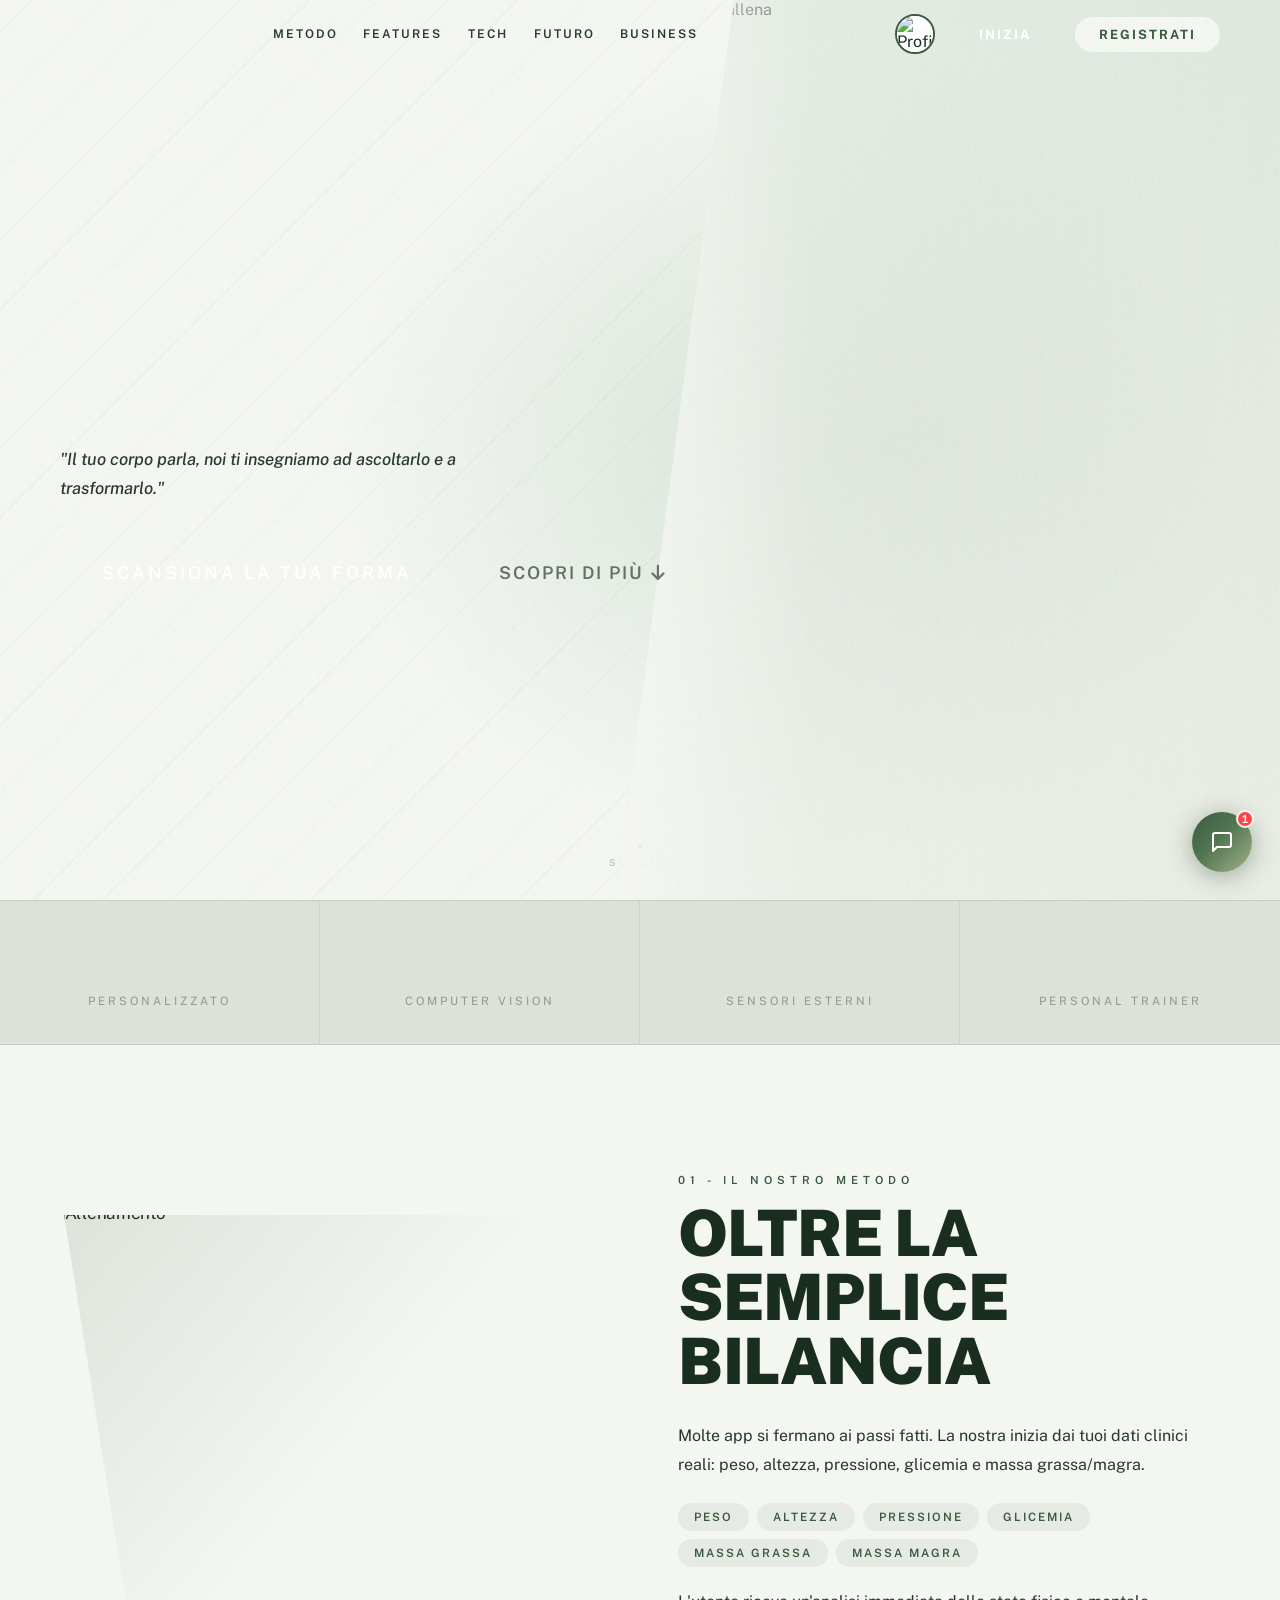
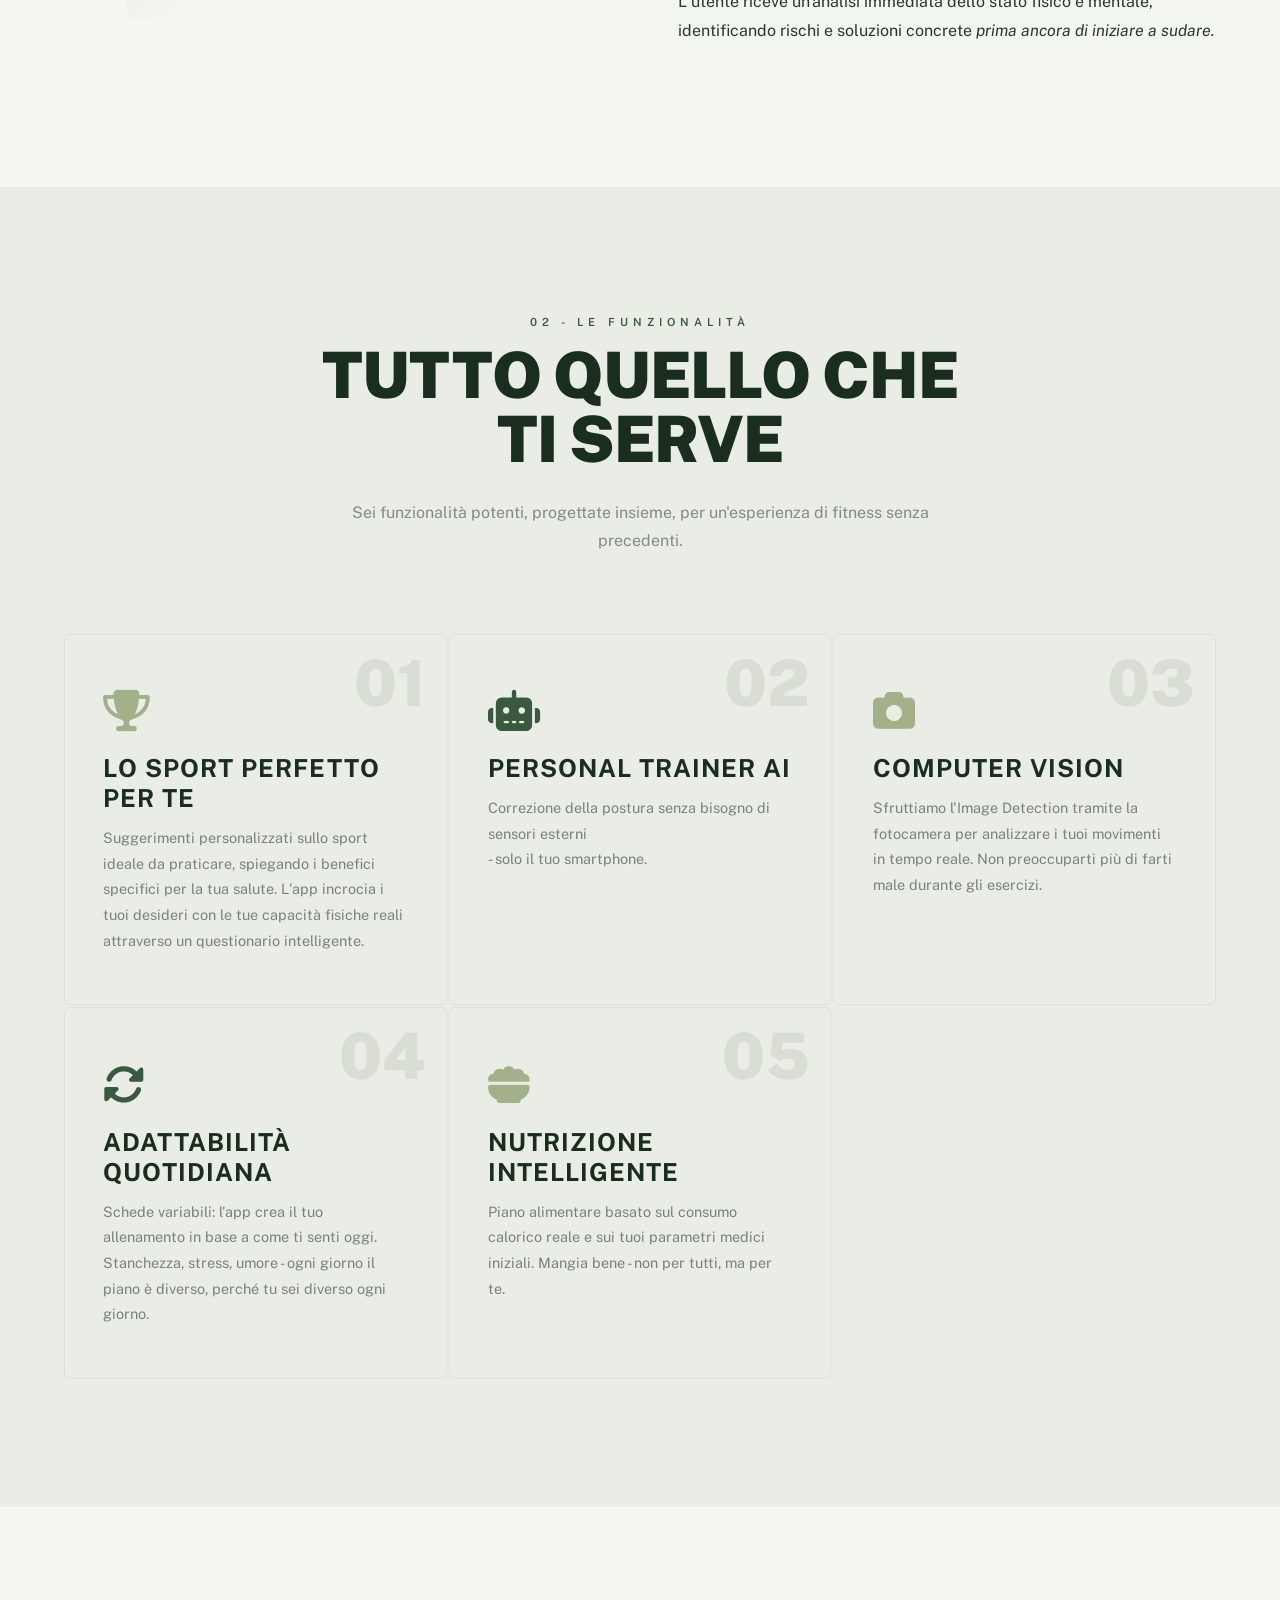
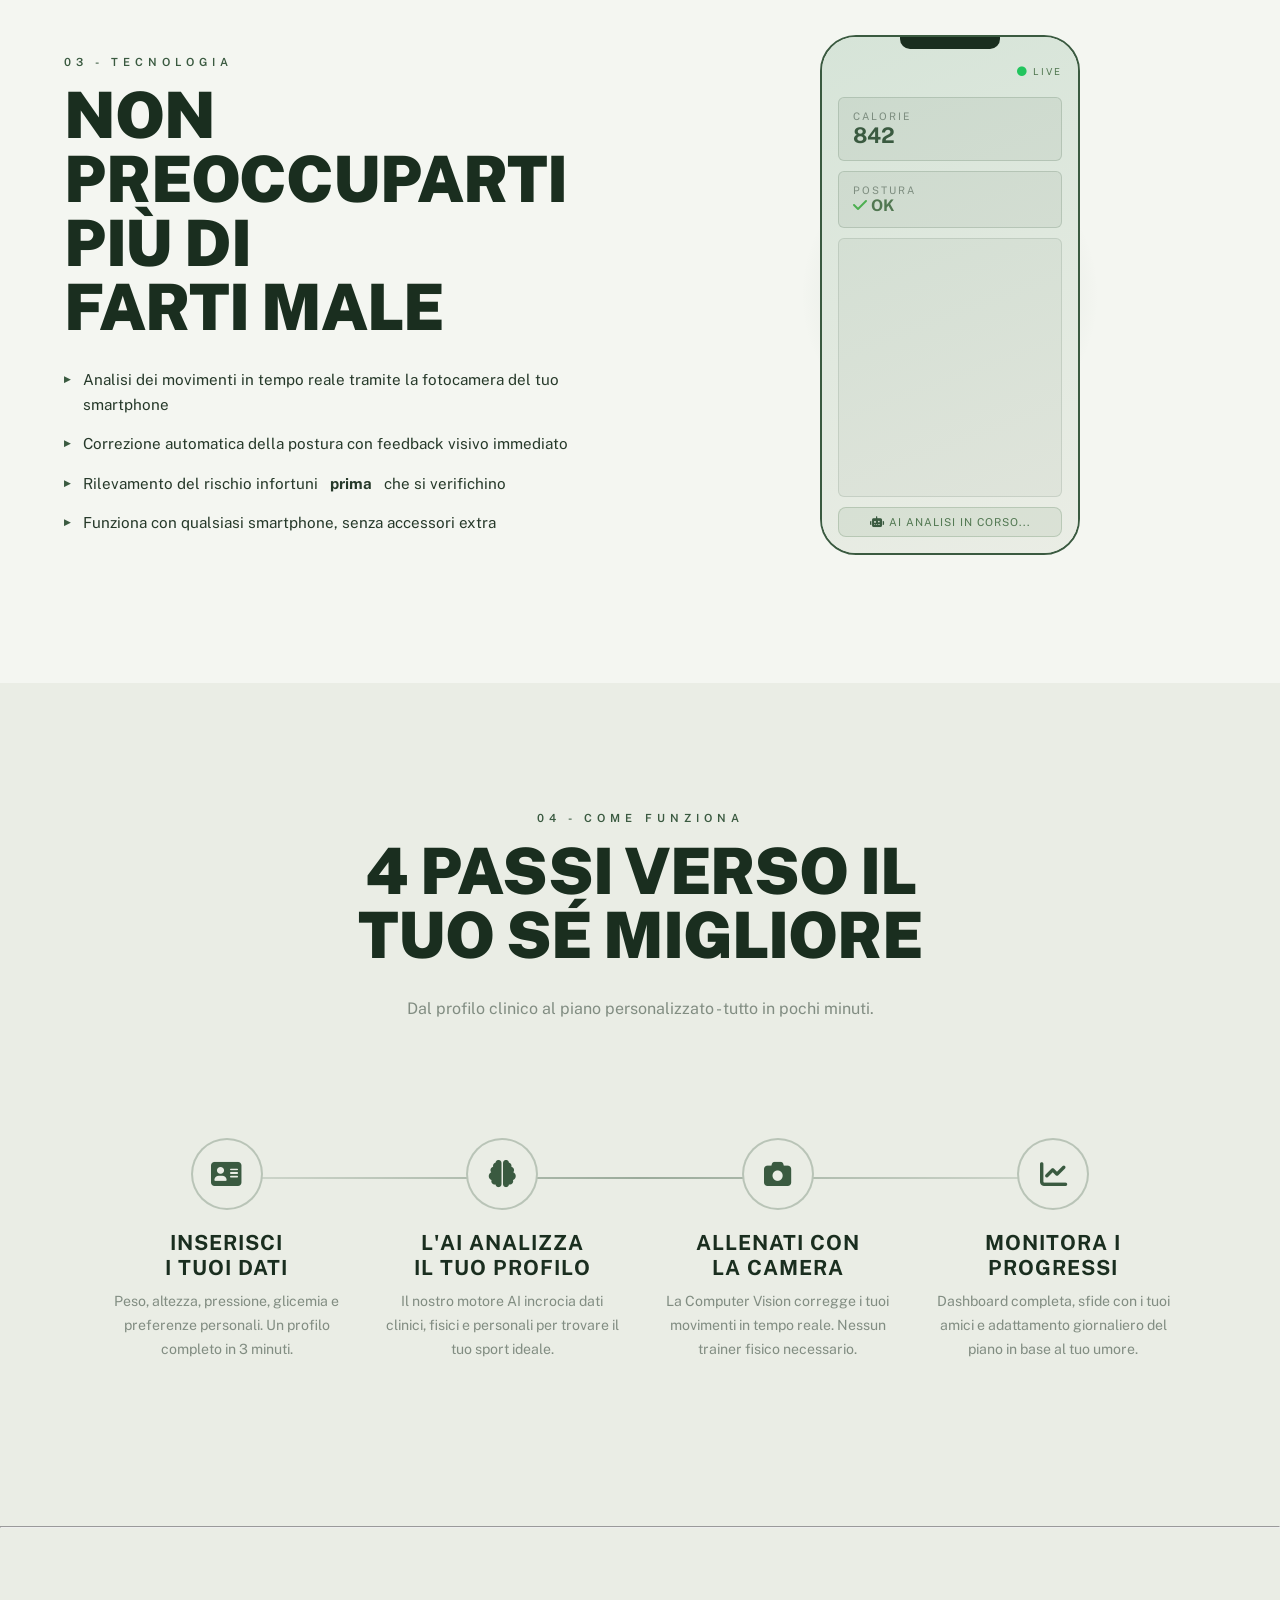
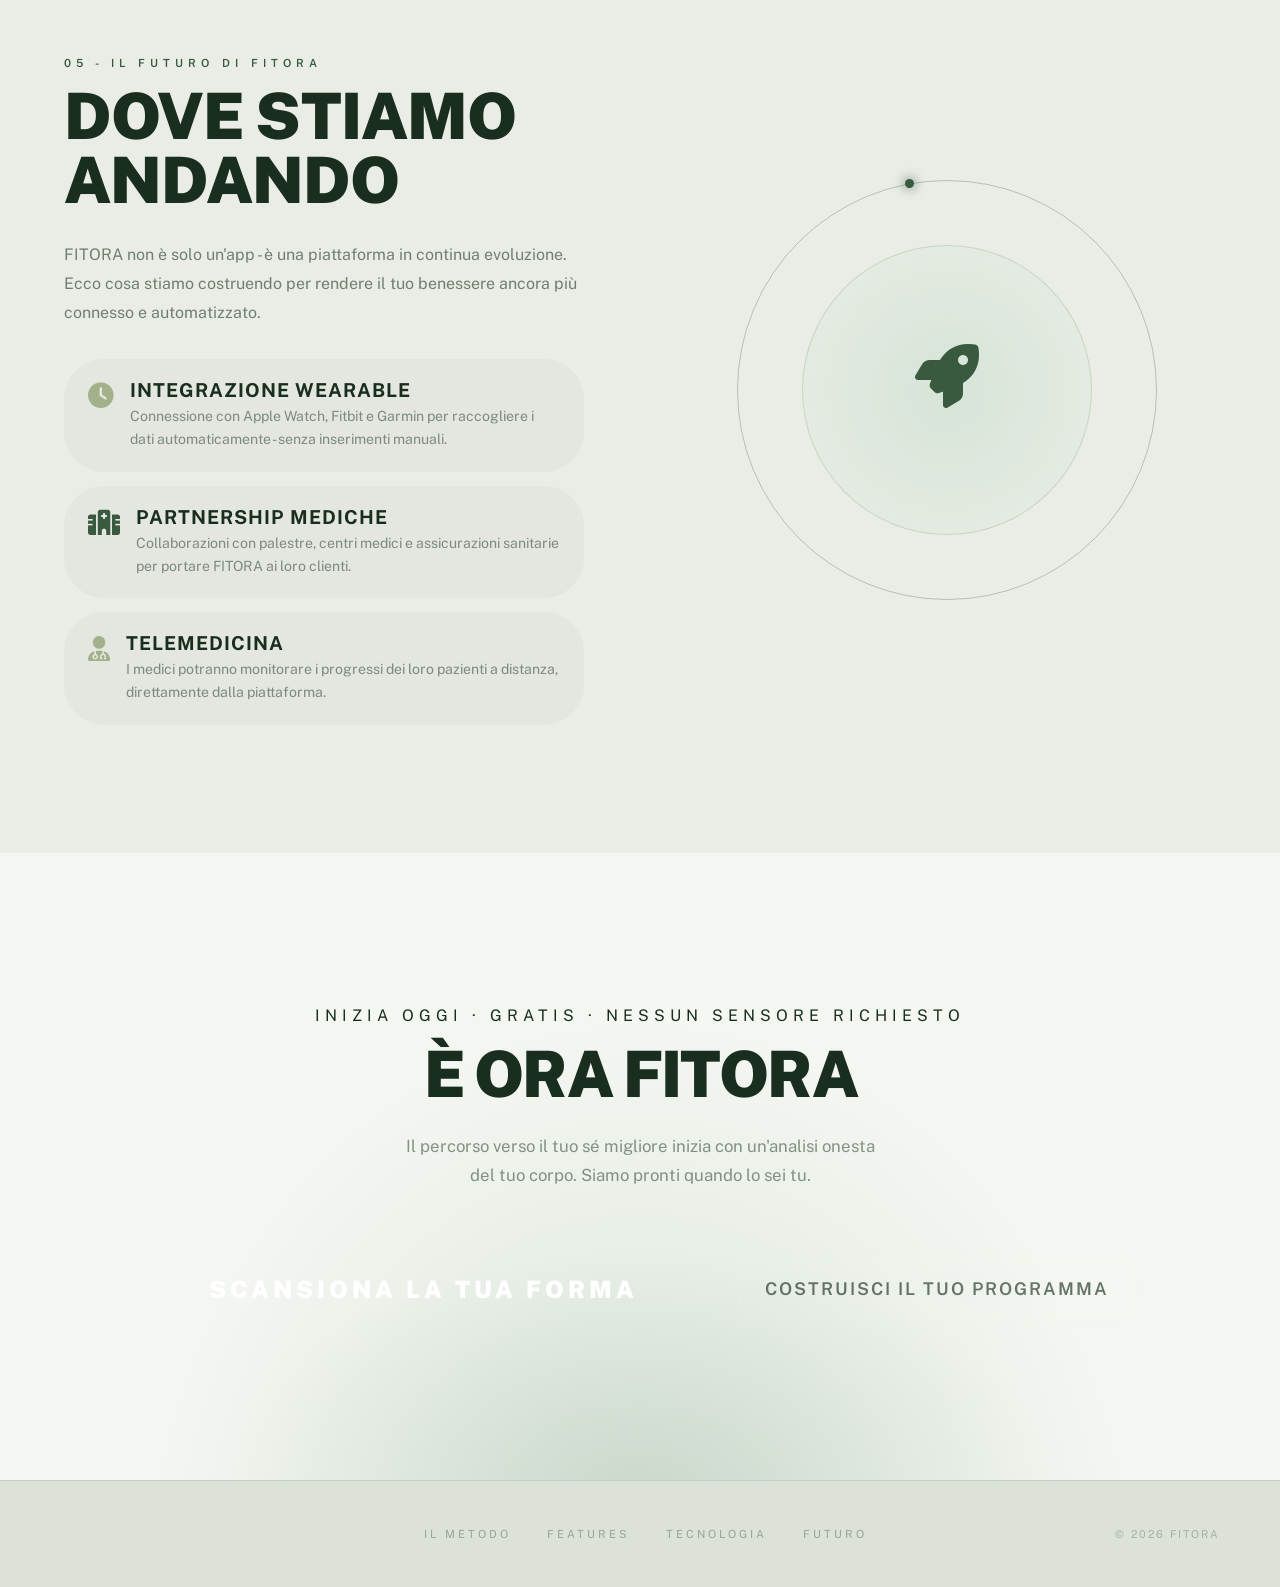
==== index.html @ f948be52 "." ====
<!DOCTYPE html>
<html lang="it">

<head>
  <meta charset="UTF-8">
  <meta name="viewport" content="width=device-width, initial-scale=1.0">
  <title>FITORA – Il Tuo Corpo Parla</title>
  <link rel="stylesheet" href="https://cdnjs.cloudflare.com/ajax/libs/font-awesome/6.5.2/css/all.min.css">
  <link rel="stylesheet" href="style.css">
</head>

<body>

  <!-- ====================== NEW NAV ====================== -->
  <header class="main-header" id="mainHeader">
    <div class="nav-container">
      <a href="#hero" class="nav-logo grad-text">FITORA</a>

      <nav class="nav-menu" style="padding-right: 100px;">
        <a href="#beyond">Metodo</a>
        <a href="#features">Features</a>
        <a href="#vision">Tech</a>
        <a href="#future">Futuro</a>
        <a href="business.html">Business</a>
      </nav>

      <div class="nav-actions">
        <div class="nav-profile-btn" id="profileTrigger">
          <img
            src="https://img.freepik.com/free-photo/3d-cartoon-portrait-person-practicing-law-related-profession_23-2151419548.jpg?semt=ais_hybrid&w=740&q=80"
            alt="Profilo" id="navAvatar" style="background-color: white; border: none !important;">
        </div>
        <a href="check-in.html" class="nav-cta-btn">
          Inizia</a>
        <a href="register.html" class="nd">Registrati</a>
      </div>

      <button class="nav-toggle" id="navToggle" aria-label="Toggle Navigation">
        <span></span><span></span><span></span>
      </button>
    </div>
  </header>

  <div class="mobile-overlay" id="mobileOverlay">
    <nav class="mobile-links">
      <div class="mobile-profile-section" id="mobileProfileTrigger">
        <img src="https://ui-avatars.com/api/?name=User&background=00d4d4&color=000" alt="Avatar">
        <span class="grad-text">Il Tuo Profilo</span>
        <p>Visualizza e modifica dati</p>
      </div>
      <a href="#beyond">Metodo</a>
      <a href="#features">Features</a>
      <a href="#vision">Tech</a>
      <a href="#community">Community</a>
      <a href="business.html">Business</a>
      <a href="check-in.html" class="grad-text">Dashboard+</a>
    </nav>
  </div>

  <!-- ====================== PROFILE MODAL ====================== -->
  <div class="profile-modal" id="profileModal">
    <div class="profile-content">
      <button class="close-modal" id="closeProfile">×</button>
      <h3 class="grad-text">Il Tuo Profilo</h3>
      <div class="profile-avatar-edit">
        <img
          src="https://img.freepik.com/free-photo/3d-cartoon-portrait-person-practicing-law-related-profession_23-2151419548.jpg?semt=ais_hybrid&w=740&q=80"
          alt="Avatar" style="background-color: white;">
        <button class="edit-avatar-btn">Cambia Foto</button>
      </div>
      <div class="profile-data-grid">
        <div class="data-item"><label>Peso (kg)</label><input type="number" value="75" id="userWeight"></div>
        <div class="data-item"><label>Altezza (cm)</label><input type="number" value="180"></div>
        <div class="data-item"><label>Età</label><input type="number" value="28"></div>
      </div>
      <button class="nav-cta-btn" style="width: 100%; margin-top: 20px;" onclick="alert('Dati salvati!')">Salva
        Modifiche</button>
    </div>
  </div>

  <!-- ====================== HERO ====================== -->
  <section id="hero">
    <div class="hero-lines"></div>
    <div class="hero-panel"></div>

    <div class="hero-visual">
      <img src="https://images.unsplash.com/photo-1517836357463-d25dfeac3438?w=1000&q=85" alt="Atleta che si allena">
      <div class="hero-visual-overlay"></div>
    </div>

    <div class="hero-content">
      <h1 class="hero-logo grad-text">FITORA</h1>
      <p class="hero-quote">
        "Il tuo corpo parla, noi ti insegniamo ad ascoltarlo e a trasformarlo."
      </p>
      <div class="hero-btns">
        <a href="https://alecode25.github.io/skeleton" target="_blank" class="btn-cta">Scansiona La Tua Forma</a>
        <a href="#beyond" class="btn-ghost">Scopri di più <i class="fa-solid fa-arrow-down"></i></a>
      </div>
    </div>

    <div class="scroll-hint">
      <div class="dot"></div>
      <span>Scroll</span>
    </div>
  </section>

  <!-- ====================== STATS ====================== -->
  <div class="stats-bar">
    <div class="stat-item">
      <div class="stat-num grad-text">100%</div>
      <div class="stat-label">Personalizzato</div>
    </div>
    <div class="stat-item">
      <div class="stat-num grad-text">AI</div>
      <div class="stat-label">Computer Vision</div>
    </div>
    <div class="stat-item">
      <div class="stat-num grad-text">0</div>
      <div class="stat-label">Sensori Esterni</div>
    </div>
    <div class="stat-item">
      <div class="stat-num grad-text">24/7</div>
      <div class="stat-label">Personal Trainer</div>
    </div>
  </div>

  <!-- ====================== BEYOND BILANCIA ====================== -->
  <section id="beyond" class="section">
    <div class="beyond-visual reveal">
      <img src="https://images.unsplash.com/photo-1571019614242-c5c5dee9f50b?w=900&q=80" alt="Allenamento">
      <div class="beyond-slash"></div>
    </div>
    <div class="beyond-text reveal">
      <span class="section-tag"> 01 - Il Nostro Metodo</span>
      <h2 class="section-title">Oltre la<br>Semplice<br>Bilancia</h2>
      <p class="beyond-desc">
        Molte app si fermano ai passi fatti. La nostra inizia dai tuoi dati clinici reali: peso, altezza, pressione,
        glicemia e massa grassa/magra.
      </p>
      <div class="data-pills">
        <span class="pill">Peso</span>
        <span class="pill">Altezza</span>
        <span class="pill">Pressione</span>
        <span class="pill">Glicemia</span>
        <span class="pill">Massa Grassa</span>
        <span class="pill">Massa Magra</span>
      </div>
      <p class="beyond-desc">
        L'utente riceve un'analisi immediata dello stato fisico e mentale, identificando rischi e soluzioni concrete
        <em>prima ancora di iniziare a sudare.</em>
      </p>
    </div>
  </section>

  <!-- ====================== FEATURES ====================== -->
  <section id="features" class="section">
    <div class="features-head reveal">
      <span class="section-tag"> 02 - Le Funzionalità</span>
      <h2 class="section-title">Tutto quello che ti serve</h2>
      <p>Sei funzionalità potenti, progettate insieme, per un'esperienza di fitness senza precedenti.</p>
    </div>

    <div class="features-grid">
      <div class="feat-card">
        <div class="feat-num">01</div>
        <div class="feat-icon"><i class="fa-solid fa-trophy" style="color:#a3b18a;"></i></div>
        <h3 class="feat-title">Lo Sport Perfetto per Te</h3>
        <p class="feat-desc">Suggerimenti personalizzati sullo sport ideale da praticare, spiegando i benefici specifici
          per la tua salute. L'app incrocia i tuoi desideri con le tue capacità fisiche reali attraverso un questionario
          intelligente.</p>
      </div>
      <div class="feat-card">
        <div class="feat-num">02</div>
        <div class="feat-icon"><i class="fa-solid fa-robot" style="color:#3a5a40;"></i></div>
        <h3 class="feat-title">Personal Trainer AI</h3>
        <p class="feat-desc">Correzione della postura senza bisogno di sensori esterni <br>- solo il tuo smartphone.</p>
      </div>
      <div class="feat-card">
        <div class="feat-num">03</div>
        <div class="feat-icon"><i class="fa-solid fa-camera" style="color:#a3b18a;"></i></div>
        <h3 class="feat-title">Computer Vision</h3>
        <p class="feat-desc">Sfruttiamo l'Image Detection tramite la fotocamera per analizzare i tuoi movimenti in tempo
          reale. Non preoccuparti più di farti male durante gli esercizi.</p>
      </div>
      <div class="feat-card">
        <div class="feat-num">04</div>
        <div class="feat-icon"><i class="fa-solid fa-rotate" style="color:#3a5a40;"></i></div>
        <h3 class="feat-title">Adattabilità Quotidiana</h3>
        <p class="feat-desc">Schede variabili: l'app crea il tuo allenamento in base a come ti senti oggi. Stanchezza,
          stress, umore - ogni giorno il piano è diverso, perché tu sei diverso ogni giorno.</p>
      </div>
      <div class="feat-card">
        <div class="feat-num">05</div>
        <div class="feat-icon"><i class="fa-solid fa-bowl-food" style="color:#a3b18a;"></i></div>
        <h3 class="feat-title">Nutrizione Intelligente</h3>
        <p class="feat-desc">Piano alimentare basato sul consumo calorico reale e sui tuoi parametri medici iniziali.
          Mangia bene - non per tutti, ma per te.</p>
      </div>

    </div>
  </section>

  <!-- ====================== AI VISION ====================== -->
  <section id="vision" class="section">
    <div class="reveal">
      <span class="section-tag"> 03 - Tecnologia</span>
      <h2 class="section-title">Non<br>Preoccuparti<br>Più di<br>Farti Male</h2>
      <ul class="vision-list">
        <li>Analisi dei movimenti in tempo reale tramite la fotocamera del tuo smartphone</li>
        <li>Correzione automatica della postura con feedback visivo immediato</li>
        <li>Rilevamento del rischio infortuni<strong>prima</strong>che si verifichino</li>
        <li>Funziona con qualsiasi smartphone, senza accessori extra</li>
      </ul>
    </div>

    <div class="phone-wrap reveal">
      <div class="phone">
        <div class="phone-notch"></div>
        <div class="phone-screen">
          <div class="ph-header">
            <div class="ph-logo grad-text">FitOra</div>
            <div class="ph-live"><i class="fa-solid fa-circle" style="color:#22c55e;"></i> LIVE</div>
          </div>
          <div class="ph-metric">
            <div>
              <div class="ph-metric-label">Calorie</div>
              <div class="ph-metric-value">842</div>
            </div>
          </div>
          <div class="ph-metric">
            <div>
              <div class="ph-metric-label">Postura</div>
              <div class="ph-metric-value" style="color:var(--green);font-size:1rem"><i class="fa-solid fa-check"
                  style="color: #4caf50;"></i> OK</div>
            </div>
          </div>
          <div class="ph-chart">
            <div class="chart-bars">
              <div class="bar" style="height:38%;animation-delay:.1s"></div>
              <div class="bar" style="height:62%;animation-delay:.2s"></div>
              <div class="bar" style="height:48%;animation-delay:.3s"></div>
              <div class="bar" style="height:80%;animation-delay:.4s"></div>
              <div class="bar" style="height:70%;animation-delay:.5s"></div>
              <div class="bar" style="height:92%;animation-delay:.6s"></div>
              <div class="bar" style="height:74%;animation-delay:.7s"></div>
            </div>
          </div>
          <div class="ph-ai"><i class="fa-solid fa-robot" style="color:#3a5a40;"></i> AI ANALISI IN CORSO...</div>
        </div>
      </div>
    </div>
  </section>

  <!-- ====================== HOW IT WORKS ====================== -->
  <section id="how" class="section">
    <div class="how-head reveal">
      <span class="section-tag"> 04 - Come Funziona</span>
      <h2 class="section-title">4 Passi verso il Tuo Sé Migliore</h2>
      <p>Dal profilo clinico al piano personalizzato - tutto in pochi minuti.</p>
    </div>

    <div class="timeline">
      <div class="tl-step">
        <div class="tl-circle"><i class="fa-solid fa-address-card" style="color: #3a5a40;"></i></div>
        <h3 class="tl-title">Inserisci<br>i Tuoi Dati</h3>
        <p class="tl-desc">Peso, altezza, pressione, glicemia e preferenze personali. Un profilo completo in 3 minuti.
        </p>
      </div>
      <div class="tl-step">
        <div class="tl-circle"><i class="fa-solid fa-brain" style="color: #3a5a40;"></i></div>
        <h3 class="tl-title">L'AI Analizza<br>il Tuo Profilo</h3>
        <p class="tl-desc">Il nostro motore AI incrocia dati clinici, fisici e personali per trovare il tuo sport
          ideale.</p>
      </div>
      <div class="tl-step">
        <div class="tl-circle"><i class="fa-solid fa-camera" style="color: #3a5a40;"></i></div>
        <h3 class="tl-title">Allenati con<br>la Camera</h3>
        <p class="tl-desc">La Computer Vision corregge i tuoi movimenti in tempo reale. Nessun trainer fisico
          necessario.</p>
      </div>
      <div class="tl-step">
        <div class="tl-circle"><i class="fa-solid fa-chart-line" style="color: #3a5a40;"></i></div>
        <h3 class="tl-title">Monitora i<br>Progressi</h3>
        <p class="tl-desc">Dashboard completa, sfide con i tuoi amici e adattamento giornaliero del piano in base al tuo
          umore.</p>
      </div>
    </div>
  </section>



  <!-- ====================== FUTURO / WEARABLE ====================== -->
  <hr>
  <section id="future" class="section">
    <div class="future-text reveal">
      <span class="section-tag"> 05 - Il Futuro di FITORA</span>
      <h2 class="section-title">Dove Stiamo<br>Andando</h2>
      <p class="future-desc">
        FITORA non è solo un'app - è una piattaforma in continua evoluzione. Ecco cosa stiamo costruendo per rendere il
        tuo benessere ancora più connesso e automatizzato.
      </p>

      <div class="future-cards">
        <div class="future-card">
          <div class="future-card-icon"><i class="fa-solid fa-clock" style="color:#a3b18a;"></i></div>
          <div>
            <div class="future-card-title">Integrazione Wearable</div>
            <p class="future-card-desc">Connessione con Apple Watch, Fitbit e Garmin per raccogliere i dati
              automaticamente - senza inserimenti manuali.</p>
          </div>
        </div>
        <div class="future-card">
          <div class="future-card-icon"><i class="fa-solid fa-hospital" style="color:#3a5a40;"></i></div>
          <div>
            <div class="future-card-title">Partnership Mediche</div>
            <p class="future-card-desc">Collaborazioni con palestre, centri medici e assicurazioni sanitarie per portare
              FITORA ai loro clienti.</p>
          </div>
        </div>
        <div class="future-card">
          <div class="future-card-icon"><i class="fa-solid fa-user-doctor" style="color:#a3b18a;"></i></div>
          <div>
            <div class="future-card-title">Telemedicina</div>
            <p class="future-card-desc">I medici potranno monitorare i progressi dei loro pazienti a distanza,
              direttamente dalla piattaforma.</p>
          </div>
        </div>
      </div>
    </div>

    <div class="future-visual reveal">
      <div class="future-glow-ring">
        <div class="future-inner">
          <div class="future-inner-emoji"><i class="fa-solid fa-rocket" style="color:#3a5a40;"></i></div>
          <div class="future-inner-label grad-text">FITORA 2.0</div>
        </div>
      </div>
    </div>
  </section>

  <!-- ====================== CTA ====================== -->
  <section id="cta">
    <div class="reveal">
      <div class="cta-eyebrow">Inizia Oggi · Gratis · Nessun Sensore Richiesto</div>
      <h2 class="cta-title">
        È ORA FITORA
      </h2>
      <p class="cta-sub">
        Il percorso verso il tuo sé migliore inizia con un'analisi onesta del tuo corpo. Siamo pronti quando lo sei tu.
      </p>
      <div class="cta-btns">
        <a href="https://alecode25.github.io/skeleton" class="btn-cta-xl">Scansiona la tua forma</a>
        <a href="check-in.html" class="btn-ghost">Costruisci il tuo programma</a>
      </div>
    </div>

  </section>

  <!-- ====================== FOOTER ====================== -->
  <footer>
    <div class="footer-logo grad-text">FITORA</div>
    <nav class="footer-nav">
      <a href="#beyond">Il Metodo</a>
      <a href="#features">Features</a>
      <a href="#vision">Tecnologia</a>
      <a href="#future">Futuro</a>
    </nav>
    <div class="footer-copy">© 2026 Fitora</div>
  </footer>

  <script src="script.js"></script>
  <script src="chatbot.js"></script>
</body>

</html>
---- style.css ----
@import url('https://fonts.googleapis.com/css2?family=Public+Sans:ital,wght@0,100..900;1,100..900&family=Sansation:ital,wght@0,300;0,400;0,700;1,300;1,400;1,700&display=swap');

*,
*::before,
*::after {
  margin: 0;
  padding: 0;
  box-sizing: border-box;
}

button {
  cursor: pointer !important;
}

h1 {
  font-size: clamp(2.5rem, 5vw, 7.2rem) !important;
}

h2 {
  font-size: clamp(2.5rem, 5vw, 5.2rem) !important;
}

button:active {
  scale: 0.95;
}

html {
  scroll-behavior: smooth;
  font-size: 16px;
}

:root {
  --cyan: #3a5a40;
  /* hunter green,primary accent */
  --green: #517751;
  /* fern,secondary accent */
  --yellow: #a3b18a;
  /* dry sage,tertiary accent */
  --grad: linear-gradient(90deg, #3a5a40);
  --grad-text: linear-gradient(100deg, var(--white));
  --dark: #f4f6f1;
  /* main bg,warm off-white */
  --dark2: #eaede5;
  /* section alt bg */
  --dark3: #dde2d8;
  /* card/panel bg */
  --white: #1a2e1f;
  /* body text,deep pine */
  --nav-h: 68px;
}

body {
  background: var(--dark);
  color: var(--white);
  font-family: 'Public Sans', sans-serif;
  overflow-x: hidden;
  -webkit-font-smoothing: antialiased;
}

img {
  display: block;
  max-width: 100%;
}

a {
  text-decoration: none;
  color: inherit;
}

/* Noise overlay */
body::after {
  content: '';
  position: fixed;
  inset: 0;
  background-image: url("data:image/svg+xml,%3Csvg viewBox='0 0 256 256' xmlns='http://www.w3.org/2000/svg'%3E%3Cfilter id='n'%3E%3CfeTurbulence type='fractalNoise' baseFrequency='0.85' numOctaves='4' stitchTiles='stitch'/%3E%3C/filter%3E%3Crect width='100%25' height='100%25' filter='url(%23n)' opacity='0.035'/%3E%3C/svg%3E");
  pointer-events: none;
  z-index: 9999;
  opacity: 0.5;
}

/* =============================================
   HELPERS
============================================= */
.grad-text {
  background: var(--grad-text);
  -webkit-background-clip: text;
  -webkit-text-fill-color: transparent;
  background-clip: text;
}

.section-tag {
  display: block;
  font-size: 0.7rem;
  font-weight: 600;
  letter-spacing: 5px;
  text-transform: uppercase;
  color: var(--cyan);
  margin-bottom: 14px;
}

.reveal {
  opacity: 0;
  transform: translateY(36px);
  transition: opacity 0.85s cubic-bezier(0.22, 1, 0.36, 1),
    transform 0.85s cubic-bezier(0.22, 1, 0.36, 1);
}

.reveal.visible {
  opacity: 1;
  transform: none;
}

/* =============================================
   NEW MODERN NAVIGATION
============================================= */
.main-header {
  position: fixed;
  top: 0;
  left: 0;
  width: 100%;
  z-index: 2100;
  height: var(--nav-h);
  display: flex;
  align-items: center;
  padding: 0 clamp(20px, 5vw, 60px);
  background: transparent;
  transition: all 0.4s cubic-bezier(0.165, 0.84, 0.44, 1);
}

.main-header.scrolled {
  background: rgba(244, 246, 241, 0.92);
  backdrop-filter: blur(12px);
  -webkit-backdrop-filter: blur(12px);
  border-bottom: 1px solid rgba(58, 90, 64, 0.15);
  height: 60px;
}

.nav-container {
  display: flex;
  align-items: center;
  justify-content: space-between;
  width: 100%;
  max-width: 1400px;
  margin: 0 auto;
}

.nav-logo {
  font-family: 'Public Sans', sans-serif;
  font-weight: 900;
  font-size: 1.5rem;
  letter-spacing: 4px;
  text-transform: uppercase;
}

.nav-menu {
  display: flex;
  align-items: center;
  gap: clamp(15px, 2vw, 35px);
}

.nav-menu a {
  font-size: 0.75rem;
  font-weight: 600;
  letter-spacing: 2px;
  text-transform: uppercase;
  color: rgba(26, 46, 31, 0.95);
  transition: color 0.3s, transform 0.3s;
}

.nav-menu a:hover {
  color: var(--cyan);
  transform: translateY(-1px);
}

.nav-actions {
  display: flex;
  align-items: center;
  gap: 20px;
}

.nav-profile-btn {
  width: 40px;
  height: 40px;
  border-radius: 50%;
  border: 2px solid var(--cyan);
  overflow: hidden;
  cursor: pointer;
  transition: transform 0.2s;
}

.nav-profile-btn:hover {
  transform: scale(1.1);
}

.nav-profile-btn img {
  width: 100%;
  height: 100%;
  object-fit: cover;
}

/* Profile Modal */
.profile-modal {
  position: fixed;
  inset: 0;
  background: rgba(26, 46, 31, 0.6);
  backdrop-filter: blur(10px);
  z-index: 3000;
  display: none;
  align-items: center;
  justify-content: center;
  padding: 20px;
}

.profile-modal.active {
  display: flex;
}

.profile-content {
  background: var(--dark2);
  border: 1px solid rgba(58, 90, 64, 0.25);
  padding: 40px;
  width: 100%;
  max-width: 450px;
  border-radius: 40px;
  position: relative;
  animation: modalPop 0.4s cubic-bezier(0.175, 0.885, 0.32, 1.275);
}

@keyframes modalPop {
  from {
    opacity: 0;
    transform: scale(0.8);
  }

  to {
    opacity: 1;
    transform: scale(1);
  }
}

.close-modal {
  position: absolute;
  top: 15px;
  right: 20px;
  background: none;
  border: none;
  color: var(--white);
  font-size: 2rem;
  cursor: pointer;
  padding: 1px 15px;
  border-radius: 1000px;
}

.close-modal:hover {
  color: var(--cyan);
  background-color: rgba(128, 128, 128, 0.2);
}

.profile-avatar-edit {
  display: flex;
  flex-direction: column;
  align-items: center;
  gap: 10px;
  margin: 10px 0;
}

.profile-avatar-edit img {
  width: 80px;
  height: 80px;
  border-radius: 50%;
  border: 2px solid var(--cyan);
  object-fit: cover;
}

.edit-avatar-btn {
  display: block;
  margin: 0 auto;
  background: none;
  border: 1px solid var(--cyan);
  color: var(--cyan);
  font-size: 0.9rem;
  padding: 6px 14px;
  text-transform: uppercase;
  cursor: pointer;
  border-radius: 6px;
  transition: all 0.2s ease;
}

.edit-avatar-btn:hover {
  background: rgba(58, 90, 64, 0.08);
}

.profile-data-grid {
  display: grid;
  grid-template-columns: 1fr 1fr;
  gap: 15px;
}

.data-item {
  display: flex;
  flex-direction: column;
  gap: 5px;
}

.data-item label {
  font-size: 0.6rem;
  color: var(--cyan);
  text-transform: uppercase;
  letter-spacing: 1px;
}

.data-item input {
  background: var(--dark3);
  border: 1px solid rgba(26, 46, 31, 0.15);
  color: var(--white);
  padding: 8px;
  font-family: inherit;
}

/* Mobile Overlay Fix */
.mobile-overlay .mobile-links a.grad-text {
  border-top: 1px solid rgba(26, 46, 31, 0.12);
  padding-top: 20px;
}

/* Updated Nav CTA */
.nav-cta-btn {
  background: var(--grad);
  background-size: 250% 100%;
  color: #fff !important;
  font-family: 'Public Sans', sans-serif;
  font-weight: 700;
  font-size: 0.8rem;
  letter-spacing: 2px;
  text-transform: uppercase;
  padding: 10px 24px;
  border-radius: 40px;
  border: none;
  transition: transform 0.3s, box-shadow 0.3s;
  animation: liquidShift 5s ease infinite;
  position: relative;
  overflow: hidden;
}


.nd {
  background-color: #f4f6f1;
  color: #3a5a40;
  background-size: 250% 100%;
  font-family: 'Public Sans', sans-serif;
  font-weight: 700;
  font-size: 0.8rem;
  letter-spacing: 2px;
  text-transform: uppercase;
  padding: 10px 24px;
  border-radius: 40px;
  border: none;
  transition: 0.2s ease-in-out;
  animation: liquidShift 5s ease infinite;
  position: relative;
  overflow: hidden;
}

.nd:hover {
  background-color: #3a5a40;
  color: #f4f6f1;
}

.nav-cta-btn:hover {
  transform: scale(1.05);
}

/* --- ANIMAZIONE HAMBURGER TO X --- */
#navToggle {
  display: none;
  background: transparent;
  border: none;
  cursor: pointer;
  padding: 0;
  position: relative;
  z-index: 10001;
  width: 30px;
  height: 22px;
  flex-direction: column;
  justify-content: space-between;
}

#navToggle span {
  display: block;
  width: 100%;
  height: 3px;
  background-color: var(--white);
  border-radius: 3px;
  transition: all 0.4s cubic-bezier(0.68, -0.6, 0.32, 1.6);
  transform-origin: center;
}

#navToggle.active span:nth-child(1) {
  transform: translateY(9.5px) rotate(135deg);
}

#navToggle.active span:nth-child(2) {
  opacity: 0;
  transform: translateX(-20px);
}

#navToggle.active span:nth-child(3) {
  transform: translateY(-9.5px) rotate(-135deg);
}

#navToggle:hover span:nth-child(2) {
  width: 70%;
}

#navToggle.active:hover span:nth-child(2) {
  width: 100%;
}

/* Mobile Overlay */
.mobile-overlay {
  position: fixed;
  inset: 0;
  background: rgba(234, 237, 229, 0.98);
  z-index: 2050;
  display: flex;
  flex-direction: column;
  align-items: center;
  justify-content: center;
  opacity: 0;
  pointer-events: none;
  transition: opacity 0.4s;
  padding: 40px;
}

.mobile-overlay.active {
  opacity: 1;
  pointer-events: all;
}

.mobile-profile-section {
  display: flex;
  flex-direction: column;
  align-items: center;
  margin-bottom: 40px;
  cursor: pointer;
  opacity: 0;
  transform: translateY(20px);
  transition: all 0.4s 0.1s;
}

.mobile-overlay.active .mobile-profile-section {
  opacity: 1;
  transform: translateY(0);
}

.mobile-profile-section img {
  width: 90px;
  height: 90px;
  border-radius: 50%;
  border: 3px solid var(--cyan);
  margin-bottom: 12px;
}

.mobile-profile-section span {
  font-family: 'Public Sans', sans-serif;
  font-weight: 900;
  font-size: 1.4rem;
  letter-spacing: 2px;
}

.mobile-profile-section p {
  font-size: 0.7rem;
  color: rgba(26, 46, 31, 0.45);
  text-transform: uppercase;
  letter-spacing: 1px;
}

.mobile-links {
  display: flex;
  flex-direction: column;
  gap: 30px;
  text-align: center;
  margin-bottom: 50px;
}

.mobile-links a {
  font-family: 'Public Sans', sans-serif;
  font-size: 2rem;
  font-weight: 900;
  letter-spacing: 4px;
  text-transform: uppercase;
  color: var(--white);
  opacity: 0;
  transform: translateY(20px);
  transition: all 0.4s;
}

.mobile-overlay.active .mobile-links a {
  opacity: 1;
  transform: translateY(0);
}

.mobile-overlay.active .mobile-links a:nth-child(1) {
  transition-delay: 0.2s;
}

.mobile-overlay.active .mobile-links a:nth-child(2) {
  transition-delay: 0.3s;
}

.mobile-overlay.active .mobile-links a:nth-child(3) {
  transition-delay: 0.4s;
}

.mobile-overlay.active .mobile-links a:nth-child(4) {
  transition-delay: 0.5s;
}

.mobile-overlay.active .mobile-links a:nth-child(5) {
  transition-delay: 0.6s;
}

@media (max-width: 960px) {

  .nav-menu,
  .nav-actions {
    display: none;
  }

  .nav-toggle {
    display: block;
  }

  #navToggle {
    display: flex;
  }
}

/* =============================================
   HERO
============================================= */
#hero {
  position: relative;
  min-height: 100svh;
  display: flex;
  align-items: center;
  overflow: hidden;
  background: radial-gradient(ellipse 70% 80% at 65% 50%, #d6e4d8 0%, #f4f6f1 55%);
  padding-top: var(--nav-h);
}

.hero-lines {
  position: absolute;
  inset: 0;
  background: repeating-linear-gradient(-45deg, transparent, transparent 48px,
      rgba(58, 90, 64, 0.04) 48px, rgba(58, 90, 64, 0.04) 49px);
}

.hero-panel {
  position: absolute;
  top: 0;
  right: 0;
  width: 52%;
  height: 100%;
  clip-path: polygon(18% 0, 100% 0, 100% 100%, 0 100%);
  background: linear-gradient(140deg, #d6e4d8 0%, #eaede5 100%);
}

.hero-panel::after {
  content: '';
  position: absolute;
  inset: 0;
  background: radial-gradient(ellipse at 40% 50%, rgba(58, 90, 64, 0.07) 0%, transparent 65%);
}

.hero-visual {
  position: absolute;
  top: 0;
  right: 0;
  width: 52%;
  height: 100%;
  clip-path: polygon(18% 0, 100% 0, 100% 100%, 0 100%);
  z-index: 1;
}

.hero-visual img {
  width: 100%;
  height: 100%;
  object-fit: cover;
  object-position: center top;
  filter: grayscale(15%) brightness(0.85);
}

.hero-visual-overlay {
  position: absolute;
  inset: 0;
  background: linear-gradient(to right,
      #f4f6f1 0%,
      rgba(244, 246, 241, 0.4) 30%,
      rgba(234, 237, 229, 0.1) 100%);
}

.hero-content {
  position: relative;
  z-index: 10;
  padding: clamp(40px, 6vw, 80px) clamp(20px, 5vw, 60px);
  animation: heroIn 1s cubic-bezier(0.22, 1, 0.36, 1) 0.1s both;
}

@keyframes heroIn {
  from {
    opacity: 0;
    transform: translateY(30px);
  }

  to {
    opacity: 1;
    transform: none;
  }
}

.hero-badge {
  display: inline-block;
  font-size: 0.7rem;
  font-weight: 600;
  letter-spacing: 4px;
  text-transform: uppercase;
  color: var(--cyan);
  padding: 6px 14px;
  margin-bottom: 22px;
}

.hero-logo {
  font-family: 'Public Sans', sans-serif;
  font-weight: 900;
  font-size: clamp(4.5rem, 13vw, 7.5rem);
  line-height: 0.88;
  letter-spacing: -3px;
  text-transform: uppercase;
  margin-bottom: 22px;
}

.hero-quote {
  font-size: clamp(0.9rem, 2vw, 1.05rem);
  line-height: 1.7;
  color: rgba(26, 46, 31, 0.95);
  font-style: italic;
  max-width: 460px;
  margin-bottom: 42px;
  font-weight: 500;
}

.hero-btns {
  display: flex;
  gap: 10px;
  flex-wrap: wrap;
  align-items: center;
}

.btn-cta {
  display: inline-block;
  background: var(--grad);
  background-size: 250% 100%;
  color: #fff;
  font-family: 'Public Sans', sans-serif;
  font-weight: 600;
  font-size: clamp(0.95rem, 2.5vw, 1.1rem);
  letter-spacing: 3px;
  text-transform: uppercase;
  padding: clamp(14px, 2.5vw, 18px) clamp(28px, 5vw, 42px);
  border-radius: 40px;
  transition: transform 0.2s, box-shadow 0.3s;
  position: relative;
  overflow: hidden;
  animation: liquidShift 5s ease infinite;
}

.btn-cta::before {
  content: '';
  position: absolute;
  inset: 0;
  background: rgba(255, 255, 255, 0.18);
  border-radius: inherit;
  transform: translateY(100%);
  transition: transform 0.5s cubic-bezier(0.23, 1, 0.32, 1);
}

.btn-cta:hover::before {
  transform: translateY(0);
}

.btn-cta:hover {
  transform: scale(1.03);
}

.btn-ghost {
  font-family: 'Public Sans', sans-serif;
  display: flex;
  align-items: center;
  gap: 7px;
  font-size: clamp(0.95rem, 2.5vw, 1.1rem);
  font-weight: 600;
  letter-spacing: 2px;
  text-transform: uppercase;
  color: rgba(26, 46, 31, 0.65);
  border-radius: 40px;
  padding: 11px 20px;
  backdrop-filter: blur(8px);
  -webkit-backdrop-filter: blur(8px);
  transition: all 0.3s ease;
  padding: clamp(14px, 2.5vw, 18px) clamp(28px, 5vw, 35px);
}

.btn-ghost:hover {
  color: var(--cyan);
  border-color: rgba(58, 90, 64, 0.45);
  background: rgba(58, 90, 64, 0.07);
}

/* Hero scroll indicator */
.scroll-hint {
  position: absolute;
  bottom: 32px;
  left: 50%;
  transform: translateX(-50%);
  display: flex;
  flex-direction: column;
  align-items: center;
  gap: 8px;
  font-size: 0.6rem;
  letter-spacing: 4px;
  text-transform: uppercase;
  color: rgba(26, 46, 31, 0.3);
  animation: fadeInUp 1s 1.5s both;
}

.scroll-hint .dot {
  width: 4px;
  height: 4px;
  background: var(--cyan);
  border-radius: 50%;
  animation: bounce 1.6s ease-in-out infinite;
}

@keyframes bounce {

  0%,
  100% {
    transform: translateY(0)
  }

  50% {
    transform: translateY(8px)
  }
}

@keyframes fadeInUp {
  from {
    opacity: 0;
    transform: translateX(-50%) translateY(10px)
  }

  to {
    opacity: 1;
    transform: translateX(-50%) translateY(0)
  }
}

@keyframes liquidShift {

  0%,
  100% {
    background-position: 0% 50%;
  }

  50% {
    background-position: 100% 50%;
  }
}

/* =============================================
   STATS BAR
============================================= */
.stats-bar {
  display: grid;
  grid-template-columns: repeat(4, 1fr);
  background: var(--dark3);
  border-top: 1px solid rgba(58, 90, 64, 0.15);
  border-bottom: 1px solid rgba(58, 90, 64, 0.15);
}

.stat-item {
  padding: clamp(20px, 4vw, 36px) clamp(12px, 2vw, 20px);
  text-align: center;
  border-right: 1px solid rgba(26, 46, 31, 0.08);
  opacity: 0;
  transform: translateY(16px);
  transition: opacity 0.6s, transform 0.6s;
}

.stat-item:last-child {
  border-right: none;
}

.stat-item.visible {
  opacity: 1;
  transform: none;
}

.stat-item:nth-child(2) {
  transition-delay: 0.1s;
}

.stat-item:nth-child(3) {
  transition-delay: 0.2s;
}

.stat-item:nth-child(4) {
  transition-delay: 0.3s;
}

.stat-num {
  font-family: 'Public Sans', sans-serif;
  font-weight: 900;
  font-size: clamp(1.8rem, 4vw, 2.8rem);
}

.stat-label {
  font-size: clamp(0.6rem, 1.2vw, 0.72rem);
  letter-spacing: 3px;
  text-transform: uppercase;
  color: rgba(26, 46, 31, 0.4);
  margin-top: 4px;
}

/* =============================================
   SECTION BASE
============================================= */
.section {
  padding: clamp(70px, 10vw, 130px) clamp(20px, 5vw, 70px);
}

.section-title {
  font-family: 'Public Sans', sans-serif;
  font-weight: 900;
  font-size: clamp(2.8rem, 7vw, 5.8rem);
  line-height: 1;
  letter-spacing: -1px;
  text-transform: uppercase;
  margin-bottom: 28px;
}

/* =============================================
   BEYOND BILANCIA
============================================= */
#beyond {
  background: var(--dark);
  display: grid;
  grid-template-columns: 1fr 1fr;
  gap: clamp(40px, 6vw, 90px);
  align-items: center;
}

.beyond-visual {
  position: relative;
  border-radius: 0;
  overflow: hidden;
  aspect-ratio: 4/3;
  clip-path: polygon(0 0, 88% 0, 100% 100%, 12% 100%);
}

.beyond-visual img {
  width: 100%;
  height: 100%;
  object-fit: cover;
  filter: brightness(0.85) grayscale(15%);
  transform: scale(1.06);
  transition: transform 7s ease;
}

.beyond-visual:hover img {
  transform: scale(1);
}

.beyond-visual::after {
  content: '';
  position: absolute;
  inset: 0;
  background: linear-gradient(130deg, rgba(58, 90, 64, 0.12) 0%, transparent 55%);
}

.beyond-slash {
  position: absolute;
  right: -3px;
  top: 50%;
  transform: translateY(-50%);
  width: 5px;
  height: 100px;
  background: var(--grad);
}

.beyond-text {
  max-width: 540px;
}

.data-pills {
  display: flex;
  flex-wrap: wrap;
  gap: 8px;
  margin: 24px 0 20px;
}

.pill {
  background: rgba(58, 90, 64, 0.07);
  color: var(--cyan);
  font-size: 0.72rem;
  font-weight: 600;
  letter-spacing: 2px;
  text-transform: uppercase;
  padding: 7px 16px;
  border-radius: 20px;
  backdrop-filter: blur(4px);
  -webkit-backdrop-filter: blur(4px);
  transition: all 0.25s ease;
}

.beyond-desc {
  font-size: clamp(0.88rem, 1.5vw, 1rem);
  line-height: 1.82;
  color: rgba(26, 46, 31, 0.95);
  margin-bottom: 14px;
}

/* =============================================
   FEATURES GRID
============================================= */
#features {
  background: var(--dark2);
}

.features-head {
  text-align: center;
  max-width: 640px;
  margin: 0 auto clamp(44px, 7vw, 80px);
}

.features-head p {
  font-size: clamp(0.88rem, 1.5vw, 1rem);
  color: rgba(26, 46, 31, 0.5);
  line-height: 1.7;
  margin-top: 14px;
}

.features-grid {
  display: grid;
  grid-template-columns: repeat(3, 1fr);
  gap: 2px;
}

.feat-card {
  background: var(--dark2);
  padding: clamp(32px, 4vw, 52px) clamp(24px, 3vw, 42px);
  position: relative;
  overflow: hidden;
  opacity: 0;
  transform: translateY(28px);
  transition: opacity 0.7s, transform 0.7s;
  cursor: default;
  border: 1px solid var(--dark3);
  border-radius: 6px;
}

.feat-card.visible {
  opacity: 1;
  transform: none;
}

.feat-card::before {
  content: '';
  position: absolute;
  bottom: 0;
  left: 0;
  right: 0;
  height: 3px;
  background: var(--grad);
  transform: scaleX(0);
  transform-origin: left;
  transition: transform 0.4s;
}

.feat-card:hover::before {
  transform: scaleX(1);
}

.feat-card::after {
  content: '';
  position: absolute;
  inset: 0;
  background: radial-gradient(ellipse at 15% 85%, rgba(58, 90, 64, 0.06) 0%, transparent 55%);
  opacity: 0;
  transition: opacity 0.4s;
}

.feat-card:hover::after {
  opacity: 1;
}

.feat-num {
  position: absolute;
  top: 16px;
  right: 20px;
  font-family: 'Public Sans', sans-serif;
  font-weight: 900;
  font-size: clamp(3rem, 5vw, 5.5rem);
  color: rgba(26, 46, 31, 0.08);
  line-height: 1;
  user-select: none;
}

.feat-icon {
  font-size: clamp(2rem, 4vw, 2.6rem);
  margin-bottom: 18px;
}

.feat-title {
  font-family: 'Public Sans', sans-serif;
  font-weight: 700;
  font-size: clamp(1.2rem, 2.5vw, 1.55rem);
  text-transform: uppercase;
  letter-spacing: 1px;
  margin-bottom: 12px;
}

.feat-desc {
  font-size: clamp(0.82rem, 1.3vw, 0.9rem);
  line-height: 1.78;
  color: rgba(26, 46, 31, 0.55);
}

/* =============================================
   AI VISION
============================================= */
#vision {
  background: var(--dark);
  display: grid;
  grid-template-columns: 1fr 1fr;
  gap: clamp(40px, 7vw, 100px);
  align-items: center;
}

.vision-badge {
  display: inline-block;
  background: rgba(88, 129, 87, 0.1);
  border: 1px solid rgba(88, 129, 87, 0.35);
  color: var(--green);
  font-size: 0.72rem;
  font-weight: 700;
  letter-spacing: 3px;
  text-transform: uppercase;
  padding: 8px 16px;
  margin-bottom: 28px;
}

.vision-list {
  list-style: none;
  display: flex;
  flex-direction: column;
  gap: 14px;
  margin-top: 28px;
}

.vision-list li {
  display: flex;
  align-items: flex-start;
  gap: 12px;
  font-size: clamp(0.85rem, 1.4vw, 0.95rem);
  color: rgba(26, 46, 31, 0.95);
  line-height: 1.65;
}

.vision-list li::before {
  content: '▶';
  color: var(--cyan);
  font-size: 0.55rem;
  margin-top: 5px;
  flex-shrink: 0;
}

/* Phone mockup */
.phone-wrap {
  display: flex;
  justify-content: center;
  position: relative;
}

.phone-wrap::before {
  content: '';
  position: absolute;
  top: 50%;
  left: 50%;
  transform: translate(-50%, -50%);
  width: 300px;
  height: 300px;
  background: radial-gradient(ellipse, rgba(58, 90, 64, 0.2) 0%, transparent 70%);
  border-radius: 50%;
  animation: glowPulse 4s ease-in-out infinite;
}

@keyframes glowPulse {

  0%,
  100% {
    opacity: 0.5;
    transform: translate(-50%, -50%) scale(1);
  }

  50% {
    opacity: 1;
    transform: translate(-50%, -50%) scale(1.15);
  }
}

.phone {
  width: clamp(200px, 28vw, 260px);
  aspect-ratio: 1/2;
  background: #e8ede4;
  border: 2px solid rgba(58, 90, 64, 1);
  border-radius: 36px;
  overflow: hidden;
  position: relative;
  animation: phonePulse 4s ease-in-out infinite;
}

@keyframes phonePulse {

  0%,
  100% {
    box-shadow: 0 0 40px rgba(58, 90, 64, 0.1);
  }

  50% {
    box-shadow: 0 0 80px rgba(58, 90, 64, 0.22);
  }
}

.phone-notch {
  position: absolute;
  top: 0;
  left: 50%;
  transform: translateX(-50%);
  width: 100px;
  height: 12px;
  background: var(--white);
  border-radius: 0 0 10px 10px;
  z-index: 10;
}

.phone-screen {
  width: 100%;
  height: 100%;
  background: linear-gradient(160deg, #d6e4d8 0%, #eaede5 100%);
  display: flex;
  flex-direction: column;
  padding: clamp(18px, 3vw, 24px) clamp(12px, 2vw, 16px) clamp(12px, 2vw, 16px);
  gap: 10px;
}

.ph-header {
  display: flex;
  align-items: center;
  justify-content: space-between;
  margin-bottom: 4px;
}

.ph-logo {
  font-family: 'Public Sans', sans-serif;
  font-weight: 900;
  font-size: clamp(1rem, 2.5vw, 1.2rem);
}

.ph-live {
  font-size: 0.6rem;
  letter-spacing: 2px;
  color: var(--green);
  animation: blink 2s infinite;
}

@keyframes blink {

  0%,
  100% {
    opacity: 1
  }

  50% {
    opacity: 0.3
  }
}

.ph-metric {
  background: rgba(58, 90, 64, 0.07);
  border: 1px solid rgba(58, 90, 64, 0.18);
  border-radius: 6px;
  padding: clamp(8px, 1.5vw, 12px) clamp(10px, 1.5vw, 14px);
  display: flex;
  justify-content: space-between;
}

.ph-metric-label {
  font-size: clamp(0.55rem, 1vw, 0.65rem);
  letter-spacing: 2px;
  text-transform: uppercase;
  color: rgba(26, 46, 31, 0.45);
}

.ph-metric-value {
  font-family: 'Public Sans', sans-serif;
  font-weight: 700;
  font-size: clamp(1.1rem, 2vw, 1.35rem);
  color: var(--cyan);
}

.ph-chart {
  flex: 1;
  background: rgba(58, 90, 64, 0.05);
  border: 1px solid rgba(58, 90, 64, 0.14);
  border-radius: 6px;
  overflow: hidden;
  position: relative;
}

.chart-bars {
  position: absolute;
  bottom: 0;
  left: 0;
  right: 0;
  display: flex;
  align-items: flex-end;
  gap: 3px;
  padding: 6px;
  height: 100%;
}

.bar {
  flex: 1;
  border-radius: 3px 3px 0 0;
  background: var(--grad);
  opacity: 0.65;
  animation: barGrow 1s ease-out both;
}

@keyframes barGrow {
  from {
    transform: scaleY(0)
  }

  to {
    transform: scaleY(1)
  }
}

.ph-ai {
  background: rgba(88, 129, 87, 0.1);
  border: 1px solid rgba(88, 129, 87, 0.25);
  border-radius: 8px;
  padding: 8px;
  text-align: center;
  font-size: clamp(0.6rem, 1vw, 0.68rem);
  letter-spacing: 1px;
  color: var(--green);
  animation: blink 2.5s ease-in-out infinite;
}

/* =============================================
   HOW IT WORKS (timeline)
============================================= */
#how {
  background: var(--dark2);
}

.how-head {
  text-align: center;
  max-width: 600px;
  margin: 0 auto clamp(50px, 7vw, 80px);
}

.how-head p {
  color: rgba(26, 46, 31, 0.5);
  font-size: clamp(0.88rem, 1.4vw, 1rem);
  line-height: 1.7;
  margin-top: 14px;
}

.timeline {
  display: grid;
  grid-template-columns: repeat(4, 1fr);
  gap: 2px;
  position: relative;
  max-width: 1100px;
  margin: 0 auto;
}

.timeline::before {
  content: '';
  position: absolute;
  top: 75px;
  left: calc(12.5% + 2px);
  right: calc(12.5% + 2px);
  height: 2px;
  background: linear-gradient(90deg, rgba(58, 90, 64, 0.15), rgba(58, 90, 64, 0.45), rgba(58, 90, 64, 0.15));
}

.tl-step {
  display: flex;
  flex-direction: column;
  align-items: center;
  text-align: center;
  padding: clamp(20px, 3vw, 36px) clamp(12px, 2vw, 20px);
  position: relative;
  opacity: 0;
  transform: translateY(24px);
  transition: opacity 0.7s, transform 0.7s;
}

.tl-step.visible {
  opacity: 1;
  transform: none;
}

.tl-step:nth-child(2) {
  transition-delay: 0.12s
}

.tl-step:nth-child(3) {
  transition-delay: 0.24s
}

.tl-step:nth-child(4) {
  transition-delay: 0.36s
}

.tl-circle {
  width: clamp(56px, 8vw, 72px);
  height: clamp(56px, 8vw, 72px);
  border-radius: 50%;
  border: 2px solid rgba(58, 90, 64, 0.28);
  background: var(--dark2);
  display: flex;
  align-items: center;
  justify-content: center;
  font-family: 'Public Sans', sans-serif;
  font-weight: 900;
  font-size: clamp(1.3rem, 2.5vw, 1.7rem);
  margin-bottom: 20px;
  position: relative;
  z-index: 1;
  transition: border-color 0.3s, background 0.3s;
}

.tl-step:hover .tl-circle {
  border-color: var(--cyan);
  background: rgba(58, 90, 64, 0.08);
}

.tl-title {
  font-family: 'Public Sans', sans-serif;
  font-weight: 700;
  font-size: clamp(1rem, 2vw, 1.3rem);
  text-transform: uppercase;
  letter-spacing: 1px;
  margin-bottom: 10px;
}

.tl-desc {
  font-size: clamp(0.78rem, 1.2vw, 0.88rem);
  color: rgba(26, 46, 31, 0.5);
  line-height: 1.7;
}

/* =============================================
   COMMUNITY
============================================= */
#community {
  background: var(--dark);
  text-align: center;
}

.comm-head {
  max-width: 600px;
  margin: 0 auto clamp(40px, 6vw, 70px);
}

.comm-head p {
  color: rgba(26, 46, 31, 0.5);
  font-size: clamp(0.88rem, 1.4vw, 1rem);
  line-height: 1.7;
  margin-top: 14px;
}

.comm-grid {
  display: grid;
  grid-template-columns: repeat(2, 1fr);
  gap: clamp(16px, 2.5vw, 28px);
  max-width: 860px;
  margin: 0 auto;
}

.comm-card {
  background: var(--dark3);
  border: 1px solid rgba(26, 46, 31, 0.08);
  padding: clamp(28px, 4vw, 50px) clamp(20px, 3vw, 40px);
  text-align: left;
  clip-path: polygon(0 0, 100% 0, 100% calc(100% - 16px), calc(100% - 16px) 100%, 0 100%);
  opacity: 0;
  transform: translateY(24px);
  transition: opacity 0.7s, transform 0.7s, border-color 0.3s;
}

.comm-card.visible {
  opacity: 1;
  transform: none;
}

.comm-card:hover {
  border-color: rgba(58, 90, 64, 0.3);
  transform: translateY(-4px);
}

.comm-icon {
  font-size: clamp(2rem, 4vw, 2.8rem);
  margin-bottom: 18px;
}

.comm-title {
  font-family: 'Public Sans', sans-serif;
  font-weight: 700;
  font-size: clamp(1.5rem, 3vw, 1.9rem);
  text-transform: uppercase;
  margin-bottom: 10px;
}

.comm-desc {
  font-size: clamp(0.82rem, 1.3vw, 0.92rem);
  line-height: 1.78;
  color: rgba(26, 46, 31, 0.55);
}

/* =============================================
   WEARABLE / FUTURO
============================================= */
#future {
  background: var(--dark2);
  display: grid;
  grid-template-columns: 1fr 1fr;
  gap: clamp(40px, 6vw, 90px);
  align-items: center;
}

.future-text {
  max-width: 520px;
}

.future-desc {
  font-size: clamp(0.88rem, 1.4vw, 1rem);
  line-height: 1.82;
  color: rgba(26, 46, 31, 0.58);
  margin-bottom: 14px;
}

.future-cards {
  display: flex;
  flex-direction: column;
  gap: 14px;
  margin-top: 32px;
}

.future-card {
  display: flex;
  align-items: flex-start;
  gap: 16px;
  background: rgba(26, 46, 31, 0.03);
  padding: clamp(14px, 2vw, 20px) clamp(16px, 2.5vw, 24px);
  transition: border-color 0.3s, background 0.3s;
  border-radius: 40px;
}

.future-card:nth-child(2) {
  border-left-color: var(--green);
}

.future-card:nth-child(3) {
  border-left-color: var(--yellow);
}

.future-card:hover {
  background: rgba(58, 90, 64, 0.05);
}

.future-card-icon {
  font-size: 1.6rem;
  flex-shrink: 0;
  margin-top: 2px;
}

.future-card-title {
  font-family: 'Public Sans', sans-serif;
  font-weight: 700;
  font-size: clamp(1rem, 1.8vw, 1.2rem);
  text-transform: uppercase;
  letter-spacing: 1px;
  margin-bottom: 4px;
}

.future-card-desc {
  font-size: clamp(0.78rem, 1.2vw, 0.88rem);
  color: rgba(26, 46, 31, 0.5);
  line-height: 1.65;
}

.future-visual {
  position: relative;
  display: flex;
  align-items: center;
  justify-content: center;
}

.future-glow-ring {
  width: clamp(260px, 35vw, 420px);
  height: clamp(260px, 35vw, 420px);
  border-radius: 50%;
  border: 1px solid rgba(58, 90, 64, 0.3);
  display: flex;
  align-items: center;
  justify-content: center;
  position: relative;
  animation: rotRing 18s linear infinite;
}

@keyframes rotRing {
  to {
    transform: rotate(360deg);
  }
}

.future-glow-ring::before {
  content: '';
  position: absolute;
  top: -2px;
  left: 40%;
  width: 9px;
  height: 9px;
  background: var(--cyan);
  border-radius: 50%;
  box-shadow: 0 0 12px var(--cyan);
}

.future-inner {
  width: clamp(180px, 24vw, 290px);
  height: clamp(180px, 24vw, 290px);
  border-radius: 50%;
  border: 1px solid rgba(88, 129, 87, 0.2);
  background: radial-gradient(ellipse, #d6e4d8 0%, #eaede5 100%);
  display: flex;
  flex-direction: column;
  align-items: center;
  justify-content: center;
  gap: 8px;
  animation: rotRing 18s linear infinite reverse;
}

.future-inner-emoji {
  font-size: clamp(2.5rem, 5vw, 4rem);
}

.future-inner-label {
  font-family: 'Public Sans', sans-serif;
  font-weight: 900;
  font-size: clamp(0.8rem, 1.5vw, 1rem);
  letter-spacing: 3px;
  text-transform: uppercase;
}

/* =============================================
   CTA FINALE
============================================= */
#cta {
  background: radial-gradient(ellipse at 50% 120%, #d6e4d8 0%, #f4f6f1 55%);
  text-align: center;
  padding: clamp(80px, 12vw, 160px) clamp(20px, 5vw, 60px);
  position: relative;
  overflow: hidden;
}

#cta::before {
  content: '';
  position: absolute;
  bottom: -250px;
  left: 50%;
  transform: translateX(-50%);
  width: min(900px, 100vw);
  height: 500px;
  background: radial-gradient(ellipse, rgba(58, 90, 64, 0.1) 0%, transparent 65%);
  pointer-events: none;
}

.cta-eyebrow {
  font-size: clamp(1rem, 1.2vw, 1.2rem);
  letter-spacing: 5px;
  text-transform: uppercase;
  color: rgba(26, 46, 31, 1);
  margin-bottom: 20px;
}

.cta-title {
  font-family: 'Public Sans', sans-serif;
  font-weight: 900;
  font-size: clamp(3.5rem, 10vw, 7.5rem);
  line-height: 0.92;
  letter-spacing: -2px;
  text-transform: uppercase;
  margin-bottom: 28px;
}

.cta-sub {
  font-size: clamp(0.9rem, 1.5vw, 1.05rem);
  color: rgba(26, 46, 31, 0.5);
  max-width: 480px;
  margin: 0 auto clamp(40px, 6vw, 60px);
  line-height: 1.75;
}

.cta-btns {
  display: flex;
  justify-content: center;
  gap: 20px;
  flex-wrap: wrap;
  margin-top: 30px;
}

.btn-cta-xl {
  display: inline-block;
  background: var(--grad);
  background-size: 250% 100%;
  color: #fff;
  font-family: 'Public Sans', sans-serif;
  font-weight: 900;
  font-size: clamp(1.1rem, 2.5vw, 1.5rem);
  letter-spacing: 4px;
  text-transform: uppercase;
  padding: clamp(18px, 3vw, 24px) clamp(40px, 7vw, 72px);
  min-width: clamp(280px, 35vw, 420px);
  text-align: center;
  border-radius: 40px;
  position: relative;
  overflow: hidden;
  transition: transform 0.25s, box-shadow 0.3s;
  animation: liquidShift 5s ease infinite;
}

.btn-cta-xl::before {
  content: '';
  position: absolute;
  inset: 0;
  background: rgba(255, 255, 255, 0.18);
  border-radius: inherit;
  transform: translateY(100%);
  transition: transform 0.5s cubic-bezier(0.23, 1, 0.32, 1);
}

.btn-cta-xl:hover::before {
  transform: translateY(0);
}

.btn-cta-xl:hover {
  transform: scale(1.04);
}

/* App badges */
.store-badges {
  display: flex;
  align-items: center;
  justify-content: center;
  gap: 16px;
  margin-top: clamp(28px, 4vw, 40px);
  flex-wrap: wrap;
}

.store-badge {
  display: inline-flex;
  align-items: center;
  gap: 10px;
  background: rgba(26, 46, 31, 0.05);
  border: 1px solid rgba(26, 46, 31, 0.12);
  border-radius: 8px;
  padding: 12px 20px;
  transition: background 0.2s, border-color 0.2s;
  cursor: pointer;
}

.store-badge:hover {
  background: rgba(58, 90, 64, 0.09);
  border-color: rgba(58, 90, 64, 0.3);
}

.store-badge-icon {
  font-size: 1.6rem;
}

.store-badge-text {
  text-align: left;
}

.store-badge-sub {
  font-size: 0.6rem;
  letter-spacing: 2px;
  text-transform: uppercase;
  color: rgba(26, 46, 31, 0.4);
}

.store-badge-name {
  font-family: 'Public Sans', sans-serif;
  font-weight: 700;
  font-size: 1rem;
  letter-spacing: 1px;
}

/* =============================================
   FOOTER
============================================= */
footer {
  background: var(--dark3);
  border-top: 1px solid rgba(58, 90, 64, 0.15);
  padding: clamp(24px, 4vw, 40px) clamp(20px, 5vw, 60px);
  display: grid;
  grid-template-columns: auto 1fr auto;
  align-items: center;
  gap: 20px;
}

.footer-logo {
  font-family: 'Public Sans', sans-serif;
  font-weight: 900;
  font-size: 1.4rem;
  letter-spacing: 5px;
  text-transform: uppercase;
}

.footer-nav {
  display: flex;
  justify-content: center;
  gap: clamp(16px, 3vw, 36px);
  flex-wrap: wrap;
}

.footer-nav a {
  font-size: 0.7rem;
  letter-spacing: 3px;
  text-transform: uppercase;
  color: rgba(26, 46, 31, 0.35);
  transition: color 0.2s;
}

.footer-nav a:hover {
  color: var(--cyan);
}

.footer-copy {
  font-size: 0.68rem;
  letter-spacing: 2px;
  text-transform: uppercase;
  color: rgba(26, 46, 31, 0.28);
  white-space: nowrap;
}

/* =============================================
   RESPONSIVE - NAV (≤ 960px)
============================================= */
@media (max-width: 960px) {
  .nav-links {
    display: none;
  }

  .hamburger {
    display: flex;
  }
}

/* =============================================
   RESPONSIVE - TABLET (≤ 900px)
============================================= */
@media (max-width: 900px) {

  #beyond,
  #vision,
  #future {
    grid-template-columns: 1fr;
    gap: 40px;
  }

  .hero-panel {
    display: none;
  }

  .features-grid {
    grid-template-columns: repeat(2, 1fr);
  }

  .timeline {
    grid-template-columns: repeat(2, 1fr);
  }

  .timeline::before {
    display: none;
  }

  footer {
    grid-template-columns: 1fr;
    text-align: center;
  }

  .footer-nav {
    justify-content: center;
  }

  .beyond-visual {
    clip-path: none;
    border-radius: 4px;
  }

  .beyond-slash {
    display: none;
  }

  .beyond-text {
    max-width: 100%;
  }

  .future-glow-ring {
    width: 280px;
    height: 280px;
  }

  .future-inner {
    width: 200px;
    height: 200px;
  }
}

/* =============================================
   RESPONSIVE - MOBILE (≤ 580px)
============================================= */
@media (max-width: 580px) {
  .features-grid {
    grid-template-columns: 1fr;
  }

  .timeline {
    grid-template-columns: 1fr;
    gap: 1px;
  }

  .comm-grid {
    grid-template-columns: 1fr;
  }

  .stats-bar {
    grid-template-columns: repeat(2, 1fr);
  }

  .stat-item {
    border-bottom: 1px solid rgba(26, 46, 31, 0.07);
  }

  .stat-item:nth-child(2) {
    border-right: none;
  }

  .stat-item:nth-child(3) {
    border-bottom: none;
    border-right: 1px solid rgba(26, 46, 31, 0.07);
  }

  .stat-item:nth-child(4) {
    border-bottom: none;
  }

  .hero-logo {
    font-size: clamp(4rem, 20vw, 5.5rem);
  }

  .hero-quote {
    font-size: 0.9rem;
  }

  .cta-title {
    font-size: clamp(3rem, 15vw, 4.5rem);
  }

  footer {
    gap: 14px;
  }

  .footer-nav {
    gap: 14px;
  }

  .future-glow-ring {
    width: 220px;
    height: 220px;
  }

  .future-inner {
    width: 160px;
    height: 160px;
  }

  .future-inner-emoji {
    font-size: 2rem;
  }
}

/* =============================================
   RESPONSIVE - SMALL (≤ 380px)
============================================= */
@media (max-width: 380px) {
  .hero-btns {
    flex-direction: column;
    align-items: flex-start;
  }

  .btn-cta {
    width: 100%;
    text-align: center;
  }

  .btn-cta-xl {
    width: 100%;
    min-width: auto;
  }

  .store-badges {
    flex-direction: column;
    align-items: center;
  }
}
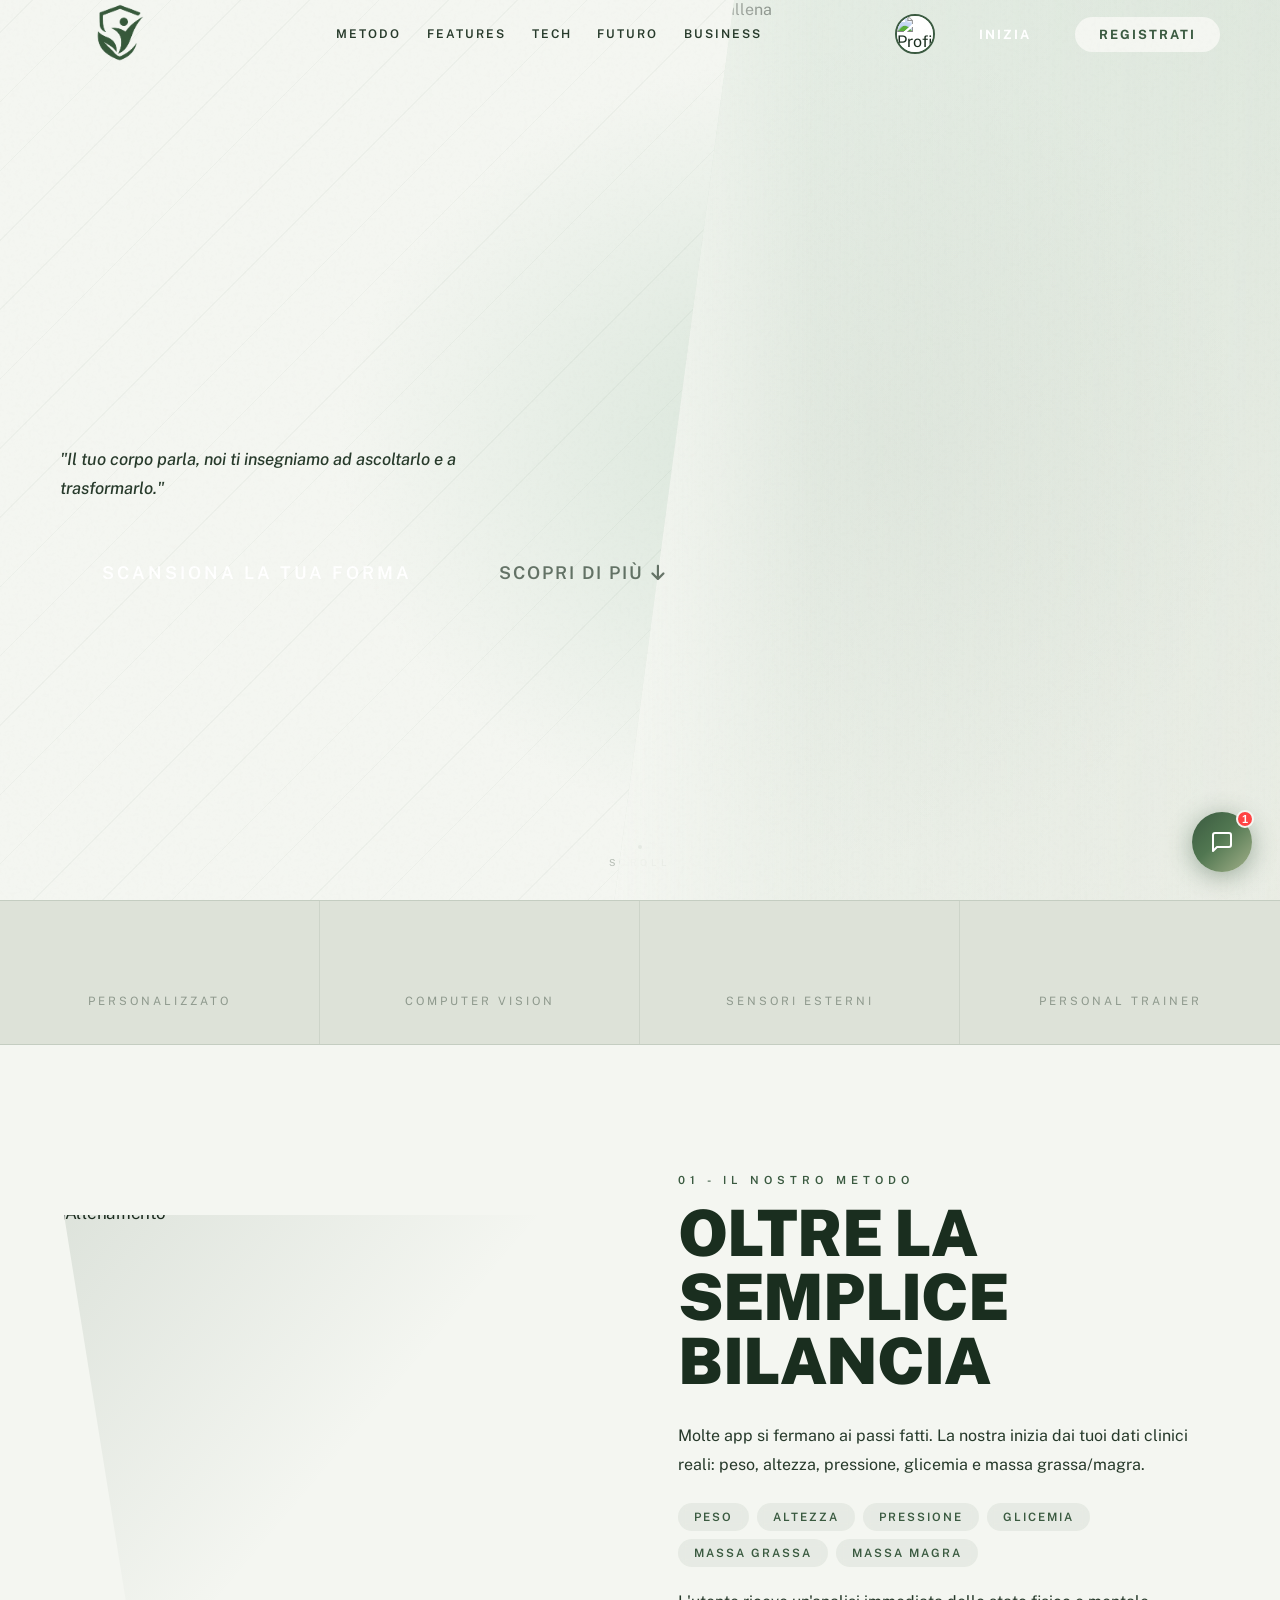
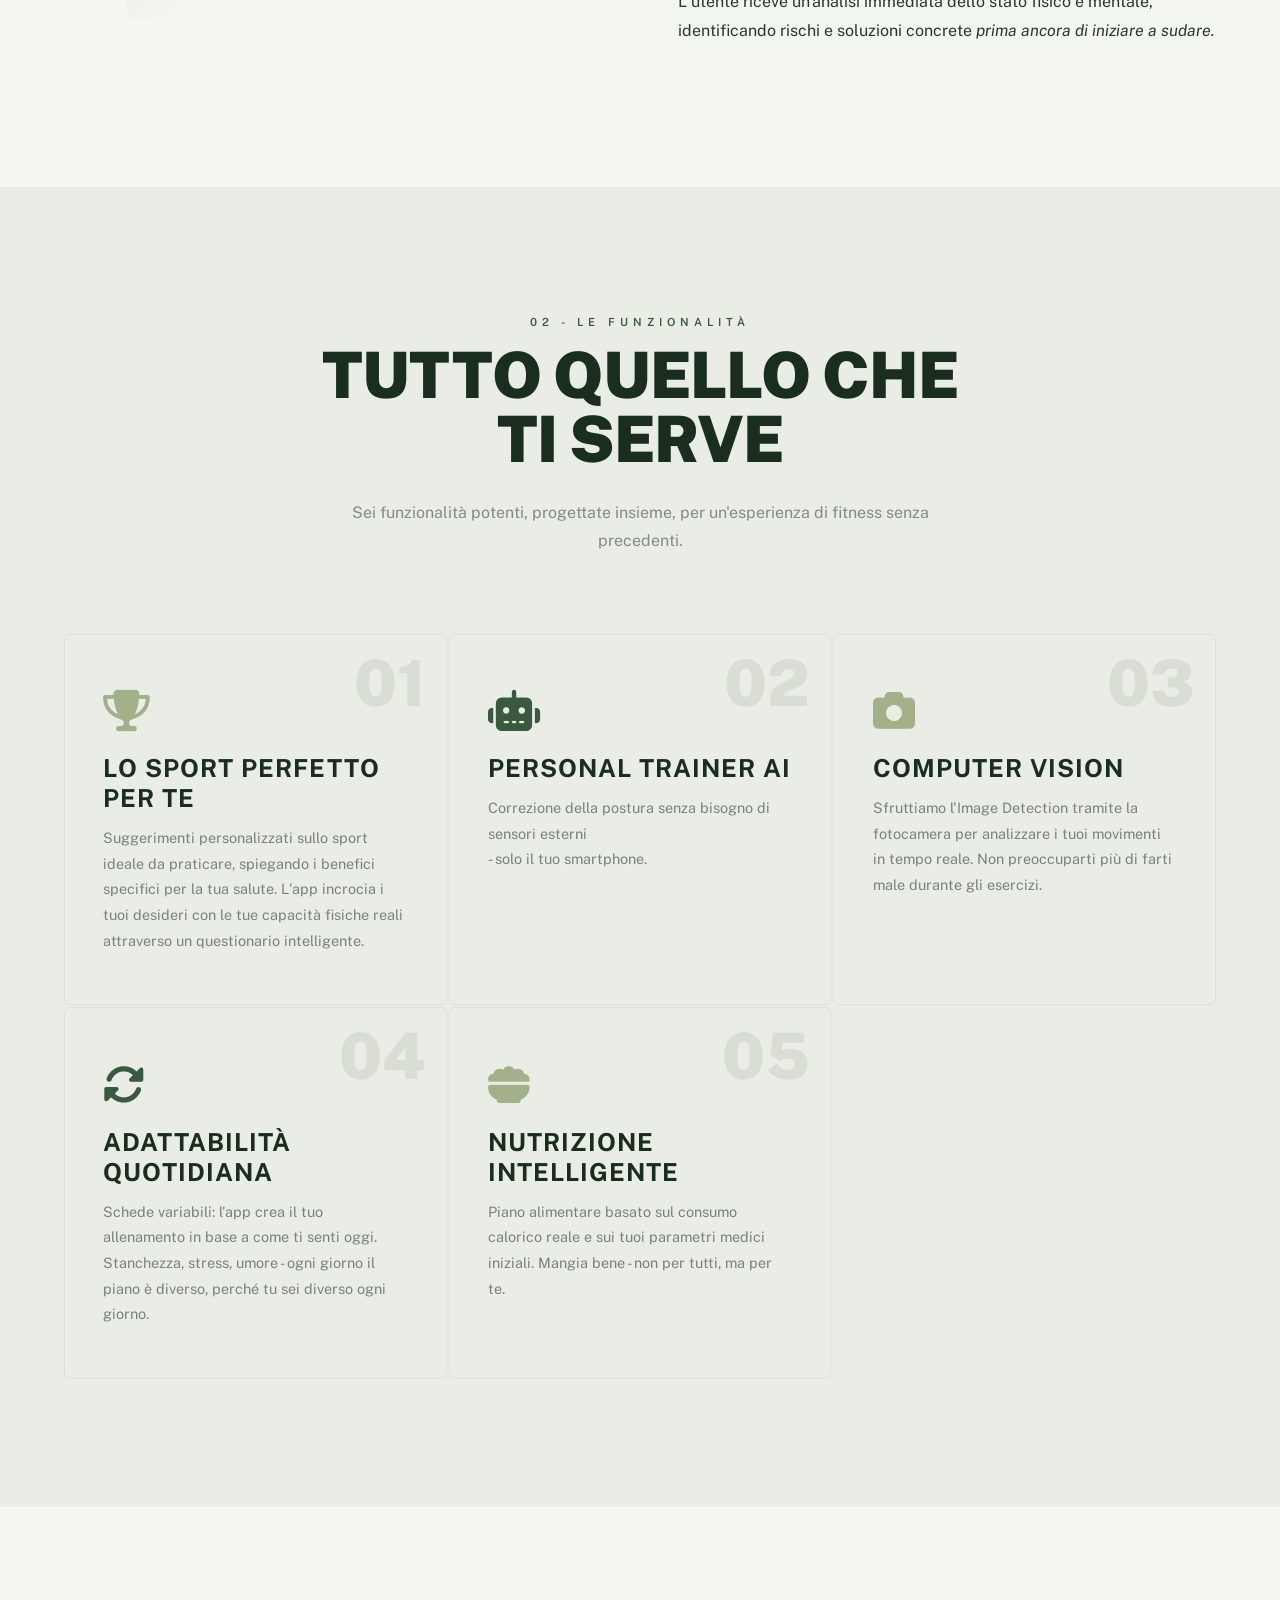
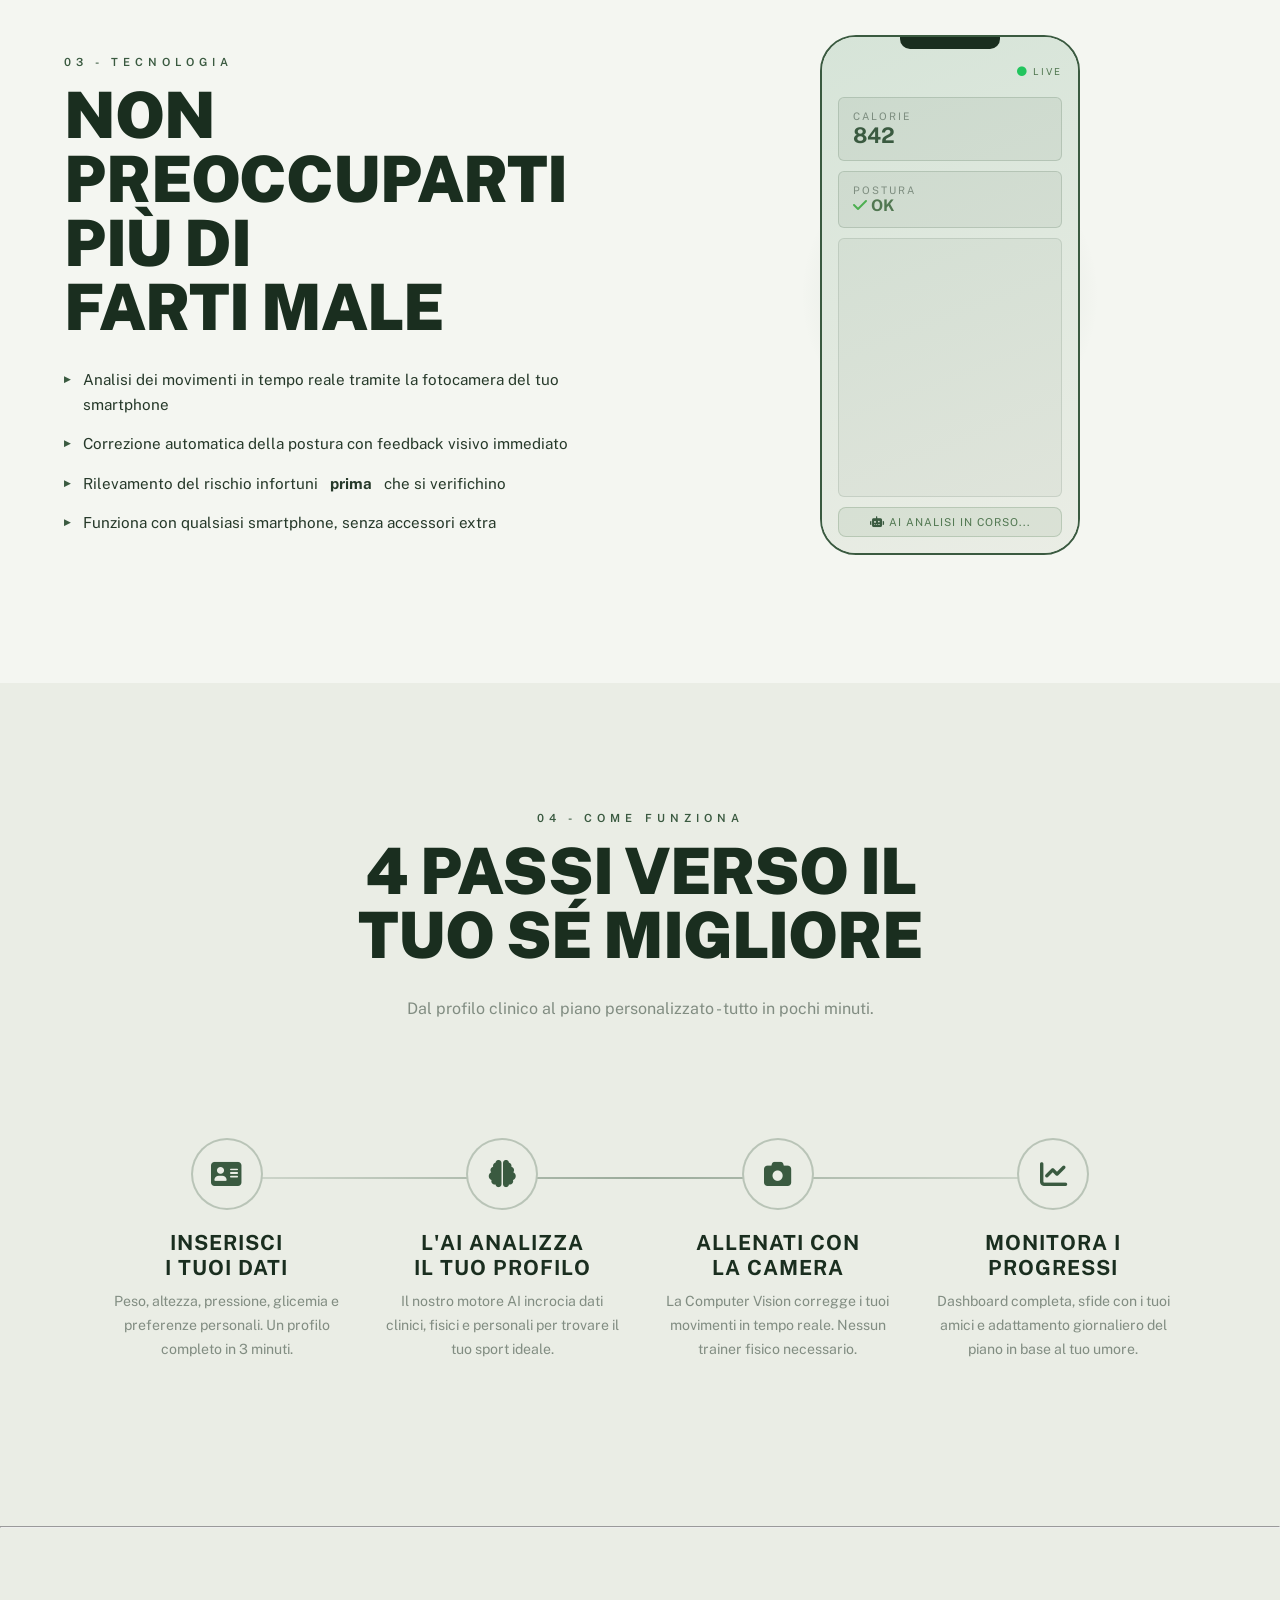
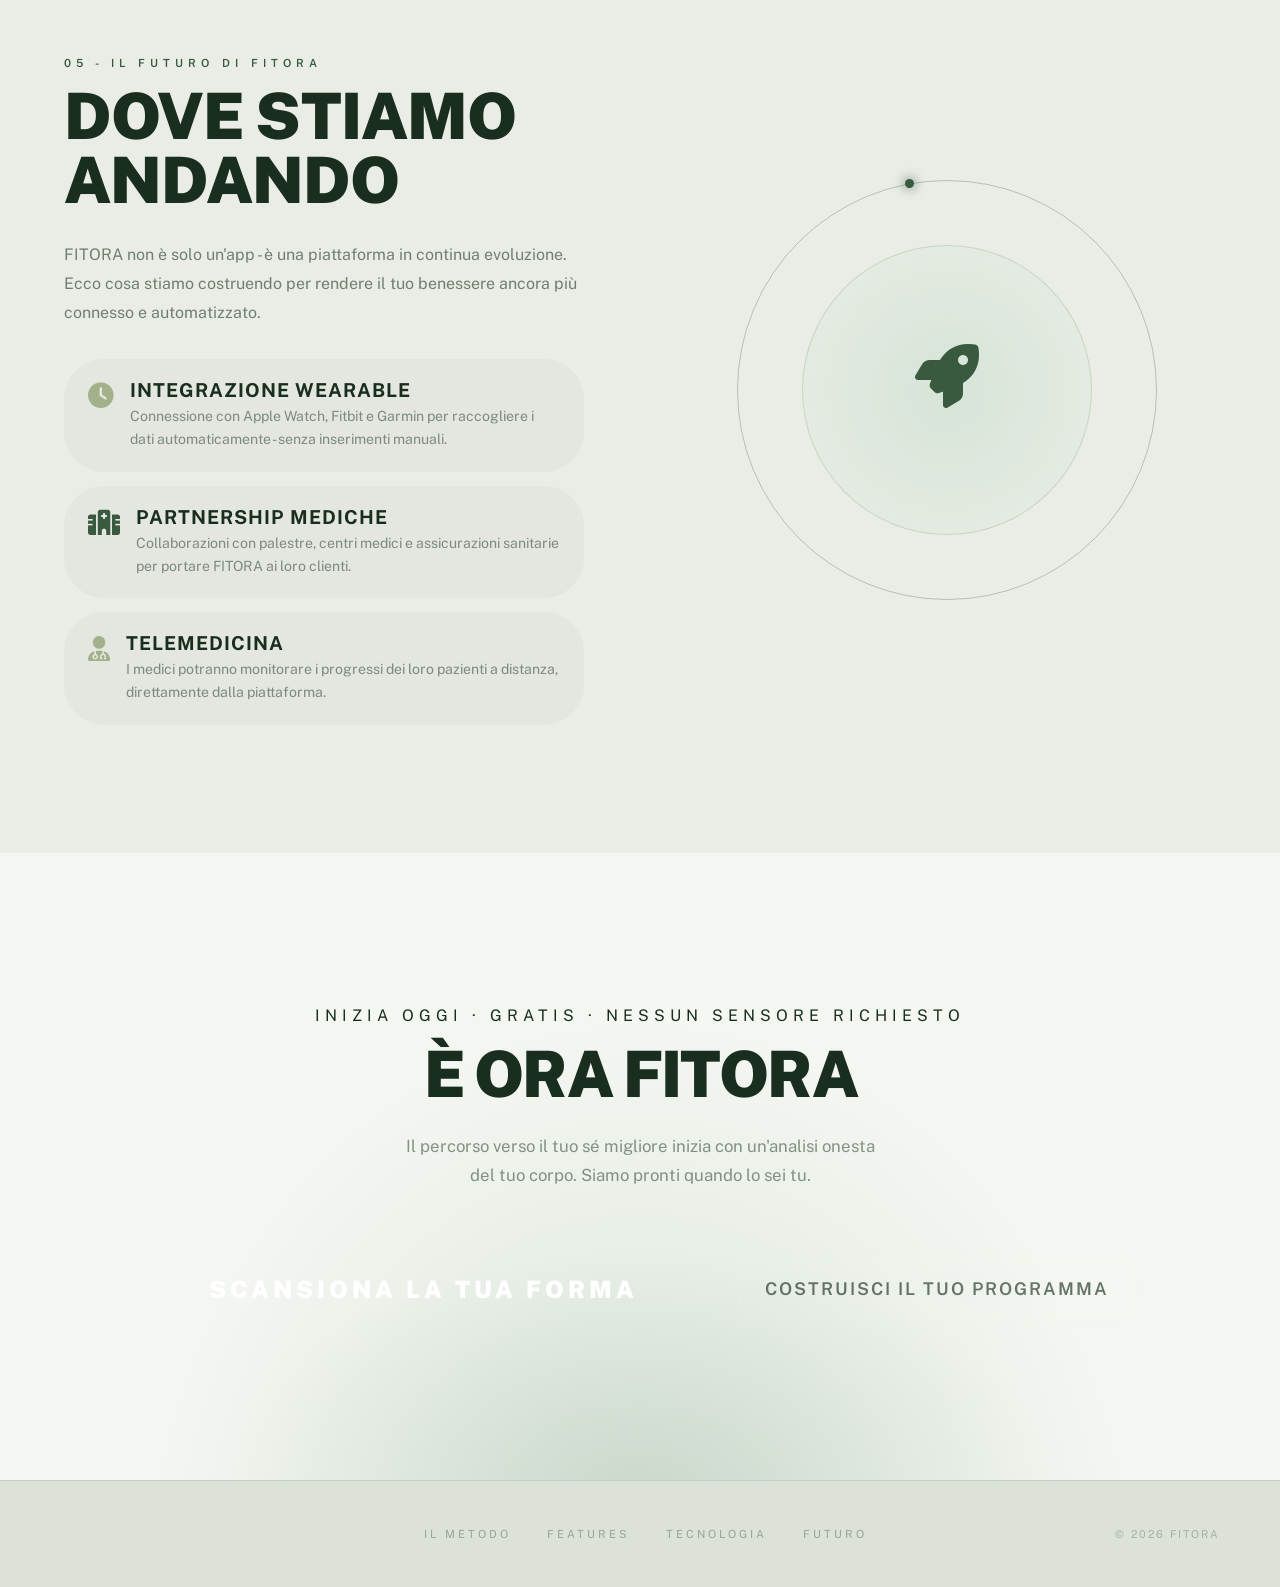
==== commit d60b0e03: "Add header icon and update nav logo Add new image file `icon (3).png` and embed it into the header l" ====
--- a/index.html
+++ b/index.html
@@ -14,7 +14,7 @@
   <!-- ====================== NEW NAV ====================== -->
   <header class="main-header" id="mainHeader">
     <div class="nav-container">
-      <a href="#hero" class="nav-logo grad-text">FITORA</a>
+      <a href="#hero" class="nav-logo grad-text" style="display:flex;align-items:center;gap:7px;"><img src="icon (3).png" style="height:120px;width:auto;">FITORA</a>
 
       <nav class="nav-menu" style="padding-right: 100px;">
         <a href="#beyond">Metodo</a>
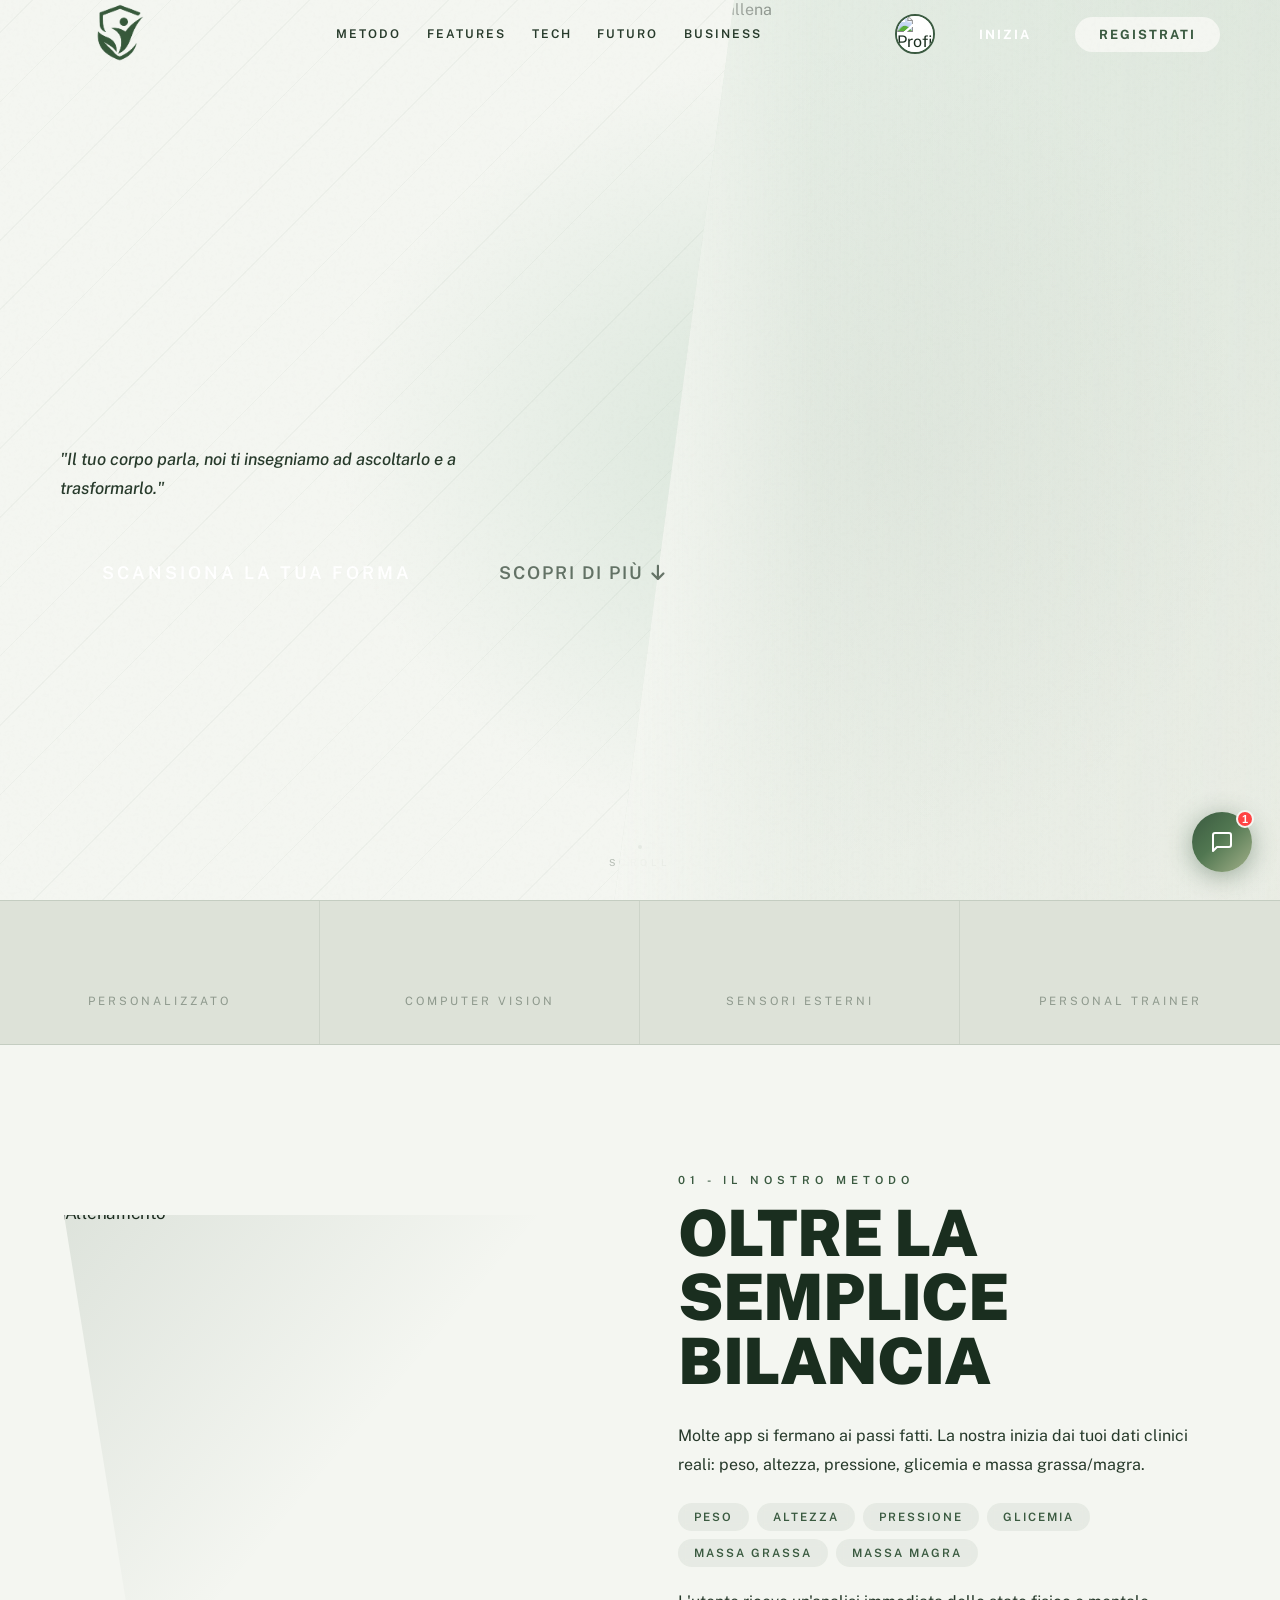
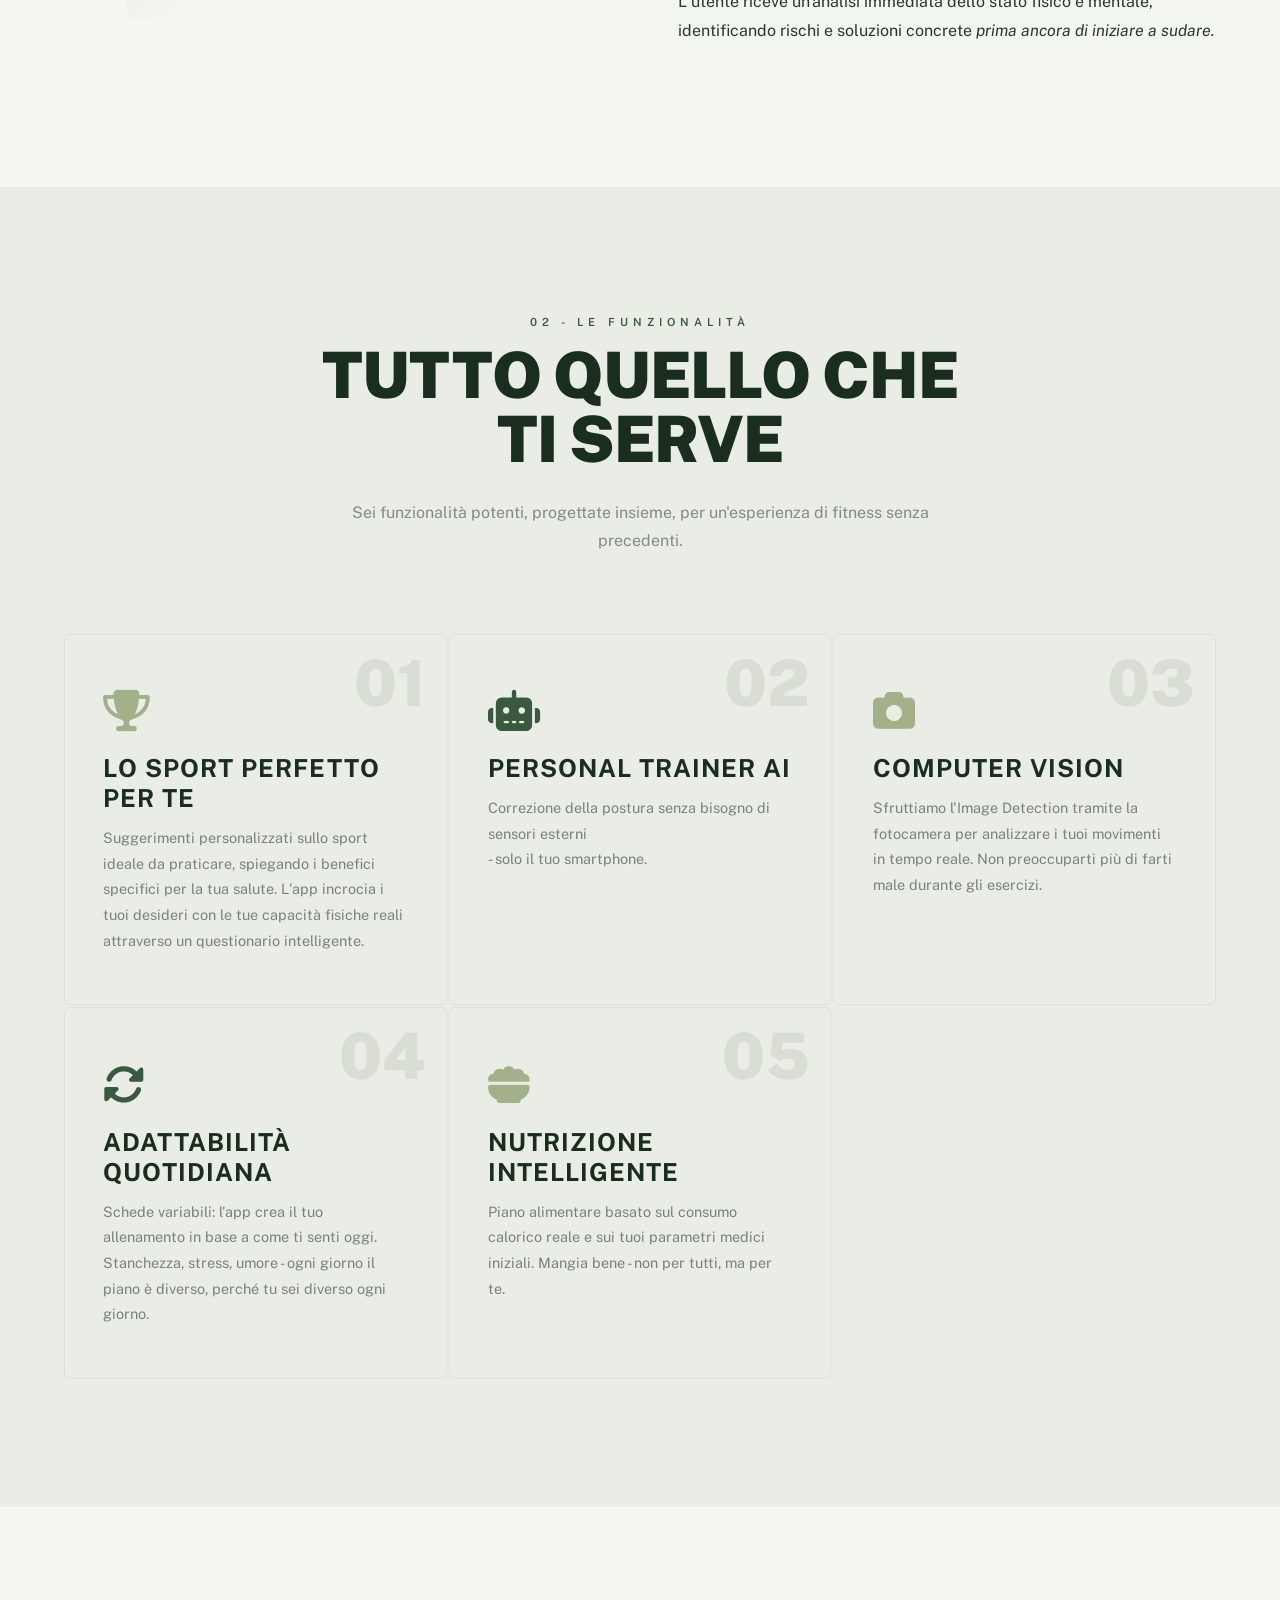
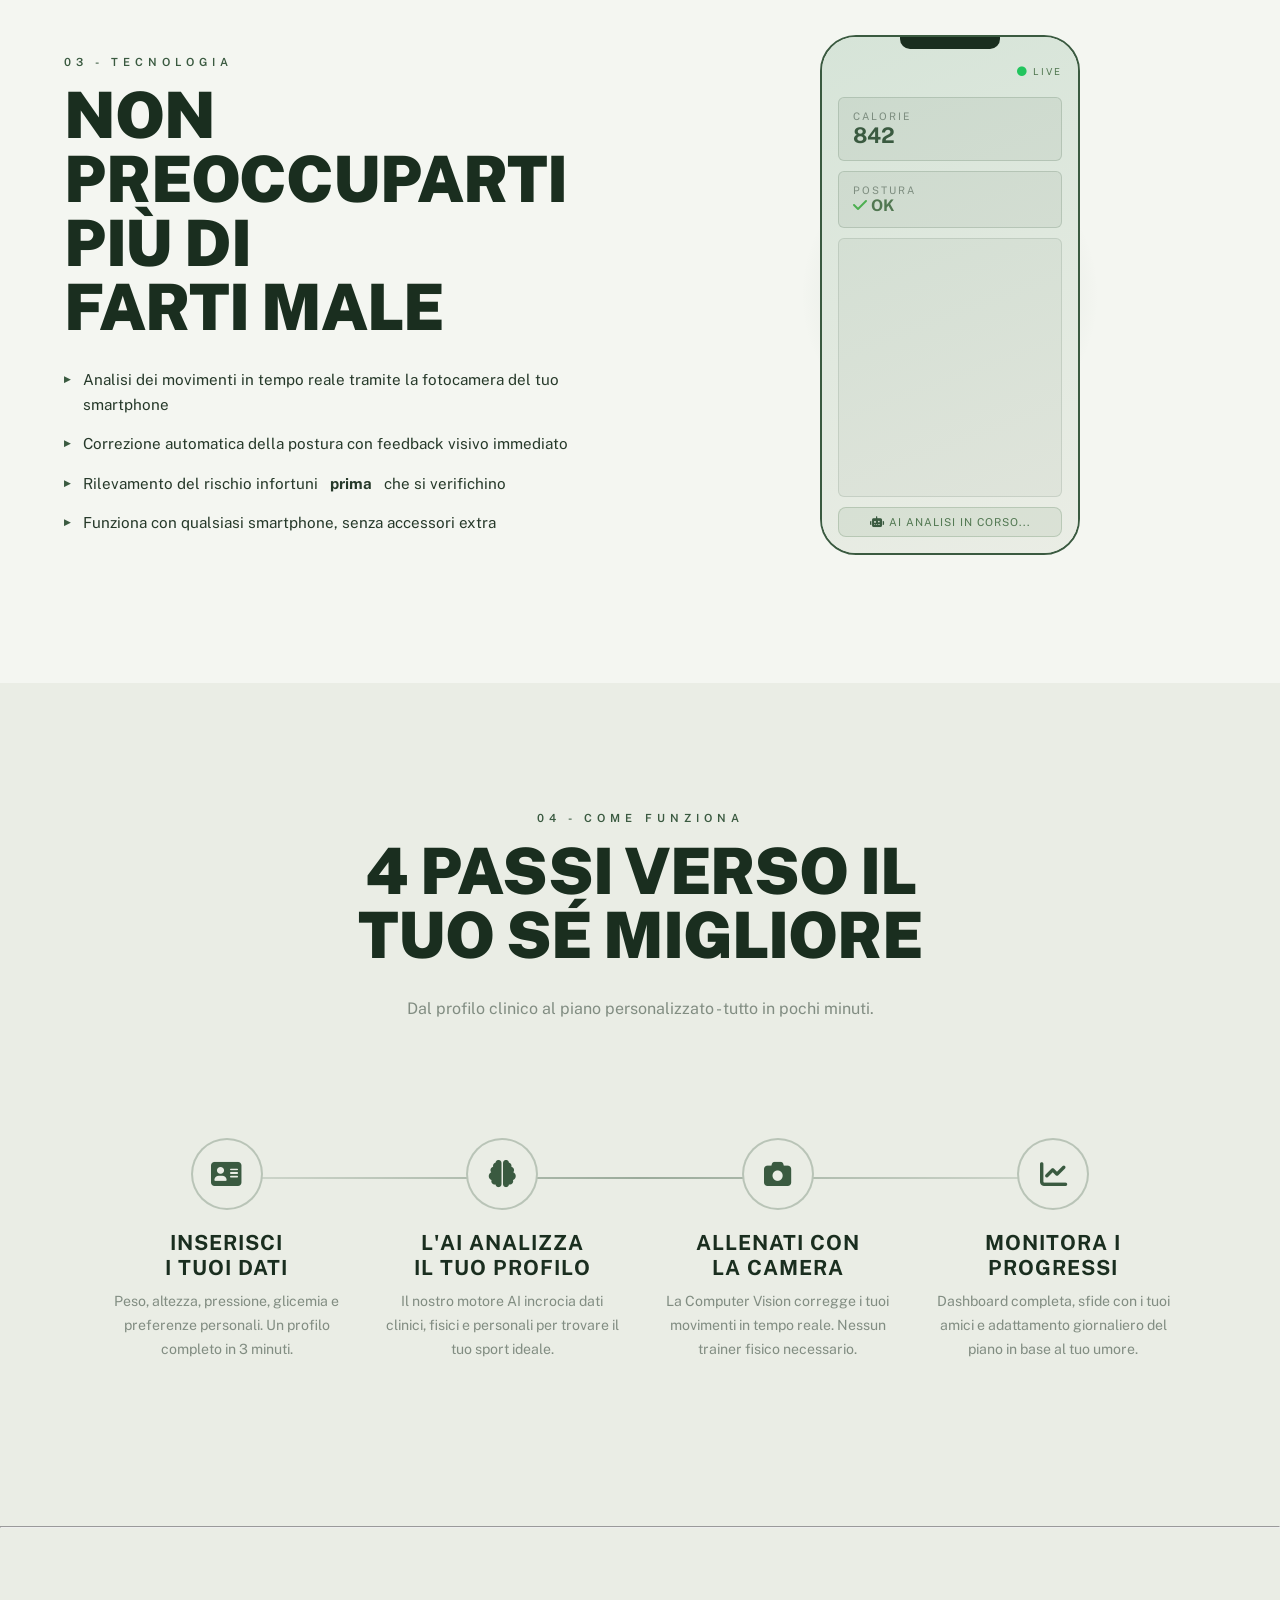
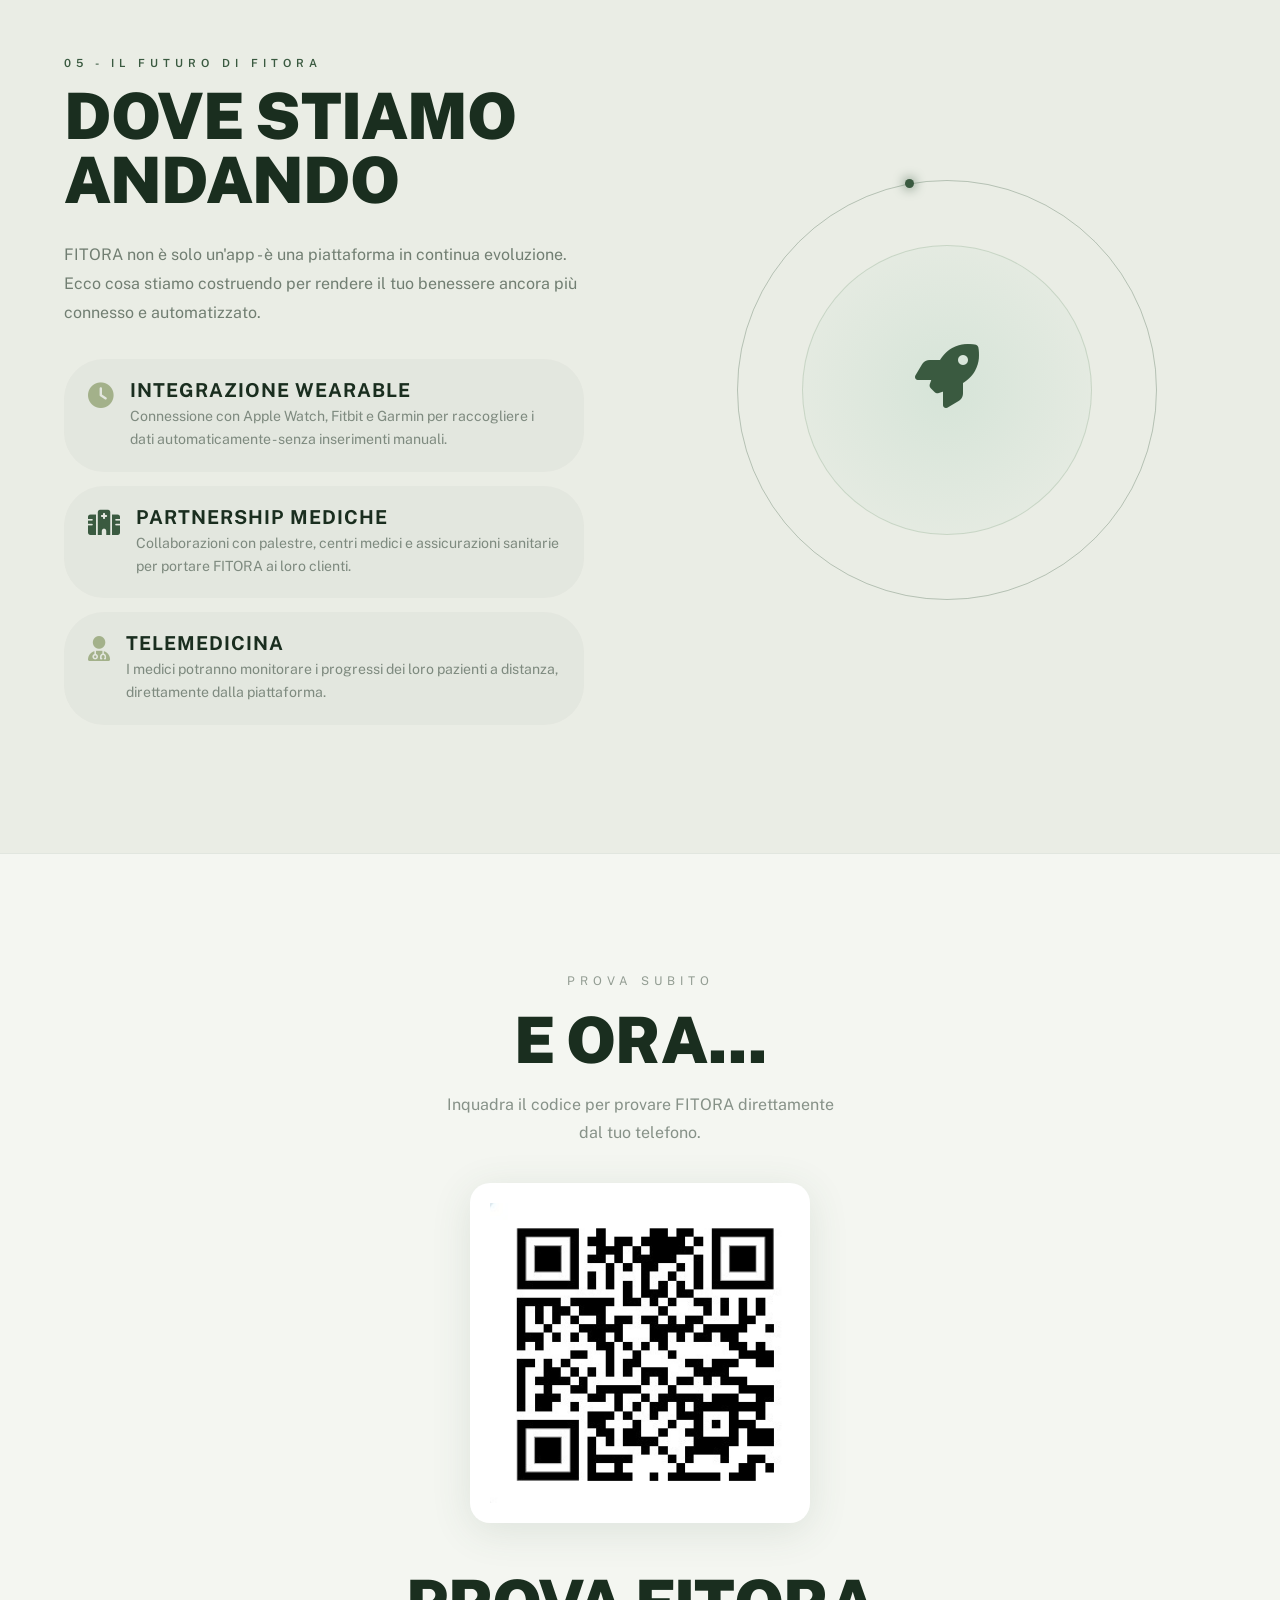
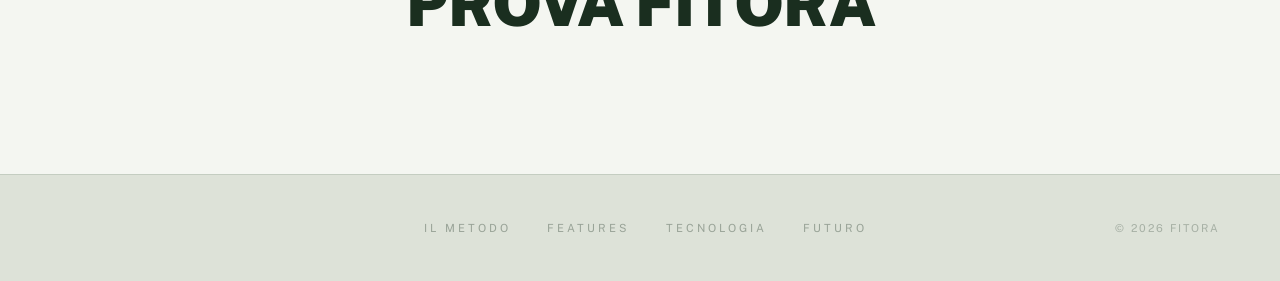
==== commit c395159c: "Add business pitch sections and QR code Revamp investor/business content and add QR demo assets. Add" ====
--- a/index.html
+++ b/index.html
@@ -340,7 +340,7 @@
   </section>
 
   <!-- ====================== CTA ====================== -->
-  <section id="cta">
+  <!-- <section id="cta">
     <div class="reveal">
       <div class="cta-eyebrow">Inizia Oggi · Gratis · Nessun Sensore Richiesto</div>
       <h2 class="cta-title">
@@ -355,6 +355,22 @@
       </div>
     </div>
 
+  </section> -->
+
+  <!-- ====================== QR ====================== -->
+  <section id="qr-section">
+    <div class="qr-inner reveal">
+      <div class="qr-eyebrow">Prova Subito</div>
+      <h2 class="qr-title">E ORA...</h2>
+      <p class="qr-sub">Inquadra il codice per provare FITORA direttamente dal tuo telefono.</p>
+      <div class="qr-box">
+        <img src="qr.png" alt="QR Code FITORA" class="qr-img">
+      </div>
+      <br>
+      <br>
+      <br>
+      <h2 class="qr-title">PROVA FITORA</h2>
+    </div>
   </section>
 
   <!-- ====================== FOOTER ====================== -->
--- a/style.css
+++ b/style.css
@@ -1737,6 +1737,54 @@
   gap: 20px;
 }
 
+/* ====================== QR SECTION ====================== */
+#qr-section {
+  background: #f4f6f1;
+  padding: clamp(60px, 10vw, 120px) clamp(20px, 5vw, 60px);
+  text-align: center;
+  border-top: 1px solid rgba(58, 90, 64, 0.1);
+}
+
+.qr-eyebrow {
+  font-size: .75rem;
+  letter-spacing: 5px;
+  text-transform: uppercase;
+  color: rgba(26, 46, 31, 0.45);
+  margin-bottom: 14px;
+}
+
+.qr-title {
+  font-family: 'Public Sans', sans-serif;
+  font-weight: 900;
+  font-size: clamp(2rem, 5vw, 3.5rem);
+  letter-spacing: -1px;
+  text-transform: uppercase;
+  color: #1a2e1f;
+  margin-bottom: 14px;
+}
+
+.qr-sub {
+  font-size: clamp(0.85rem, 1.4vw, 1rem);
+  color: rgba(26, 46, 31, 0.5);
+  max-width: 400px;
+  margin: 0 auto 36px;
+  line-height: 1.75;
+}
+
+.qr-box {
+  display: inline-block;
+  background: #fff;
+  border-radius: 20px;
+  padding: 20px;
+  box-shadow: 0 8px 40px rgba(58, 90, 64, 0.12);
+}
+
+.qr-img {
+  width: 300px;
+  height: 300px;
+  display: block;
+}
+
 .footer-logo {
   font-family: 'Public Sans', sans-serif;
   font-weight: 900;
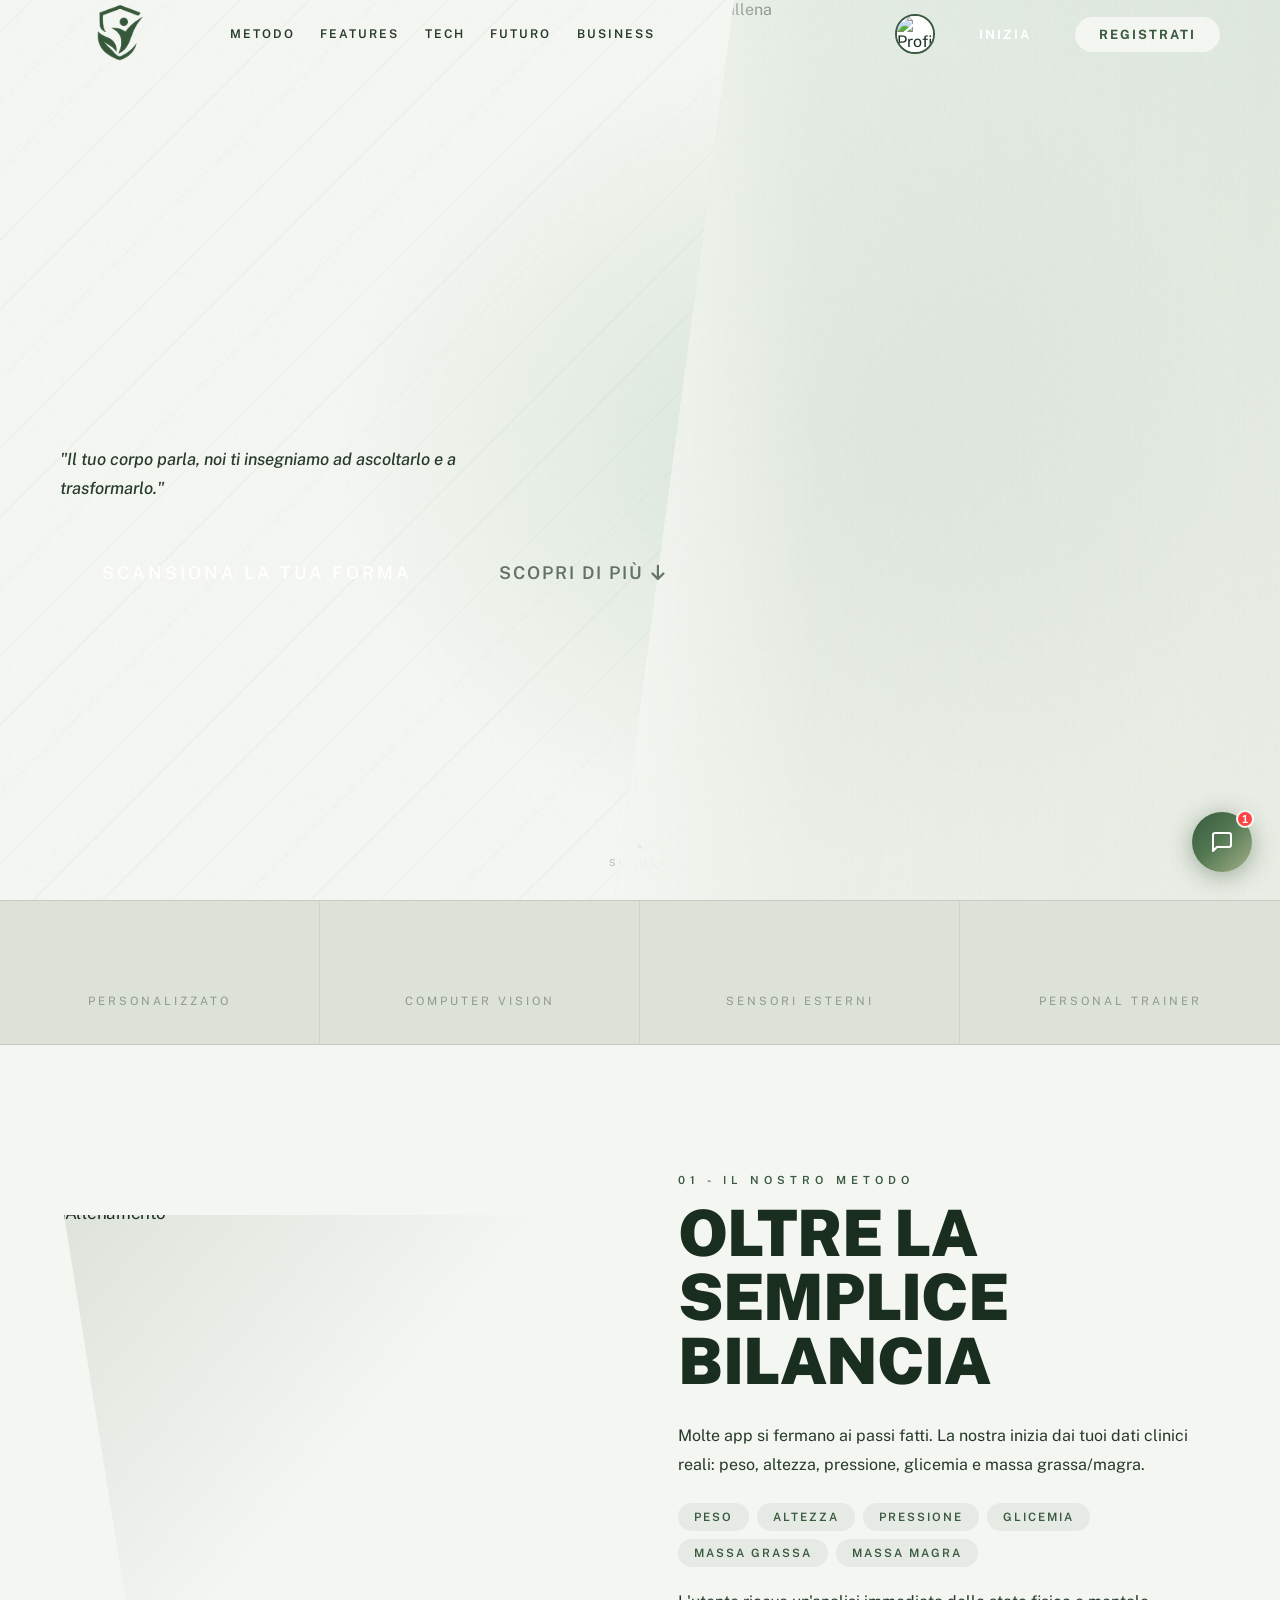
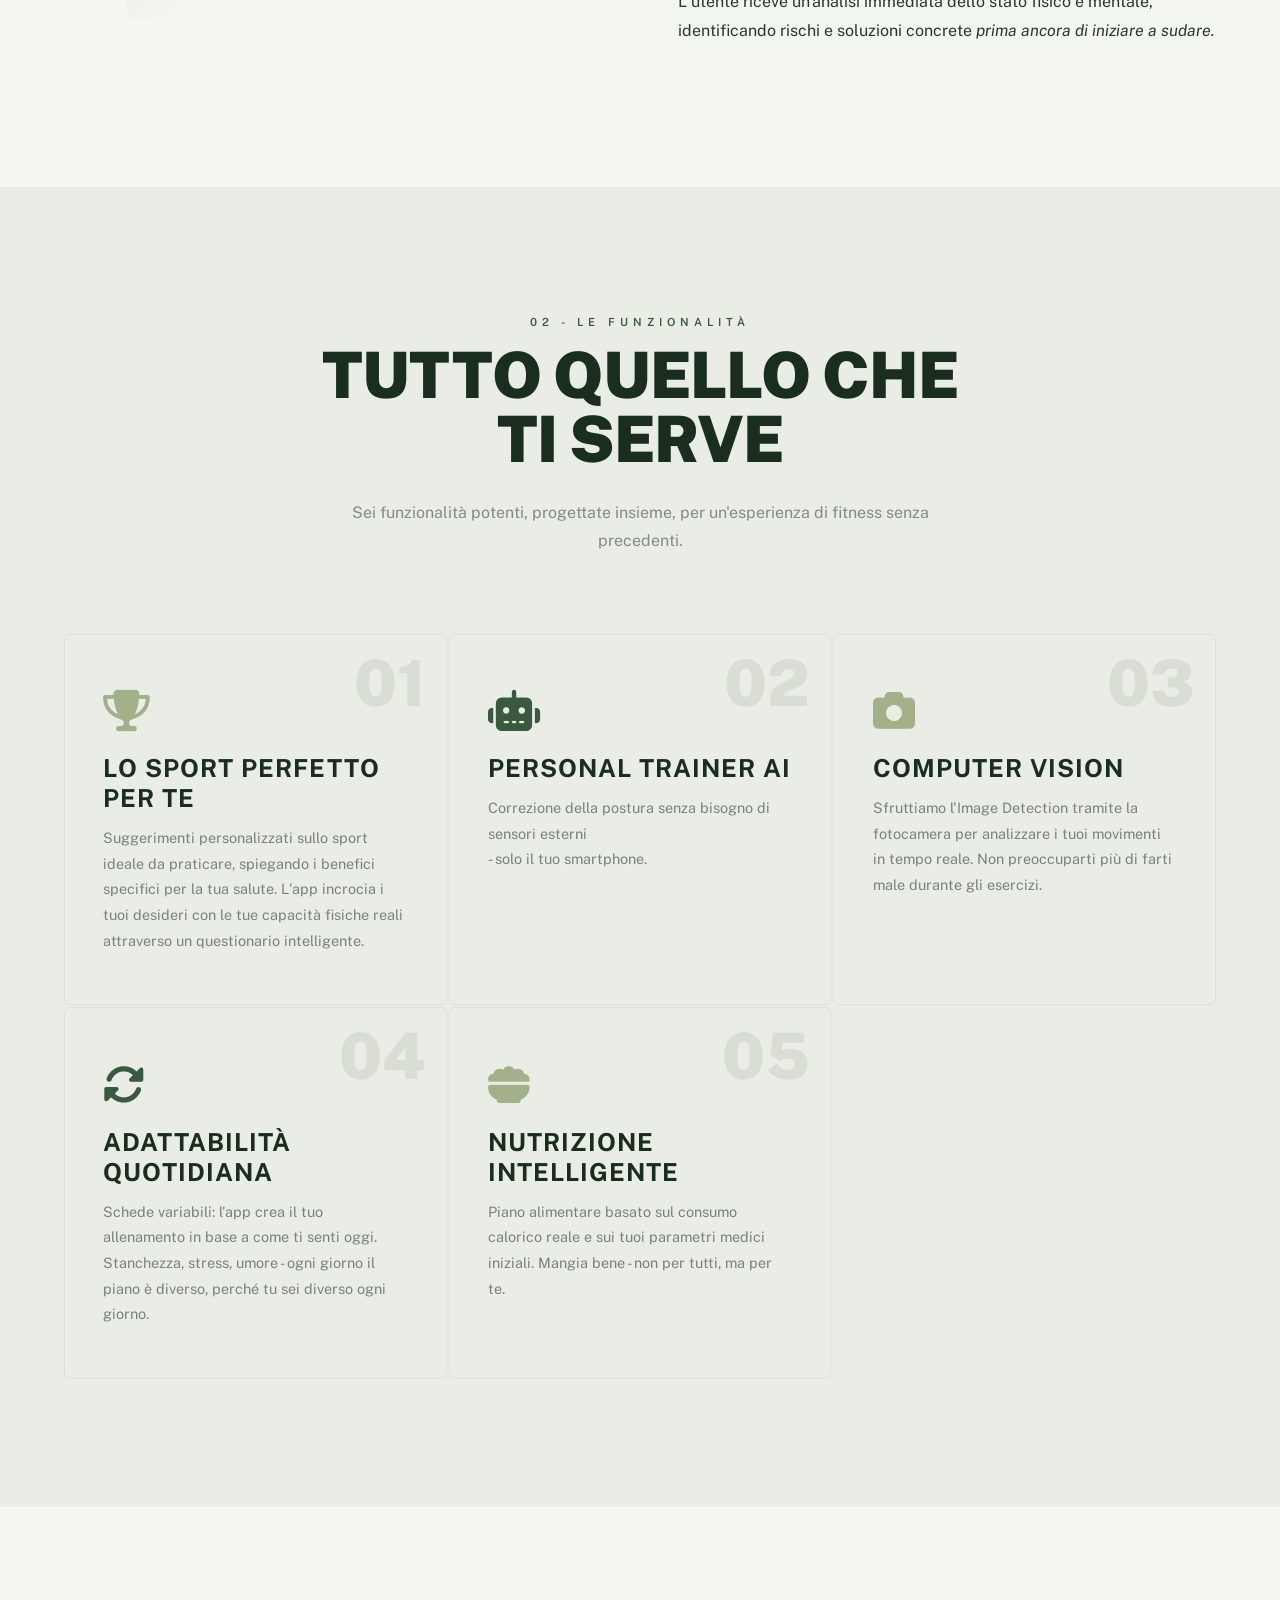
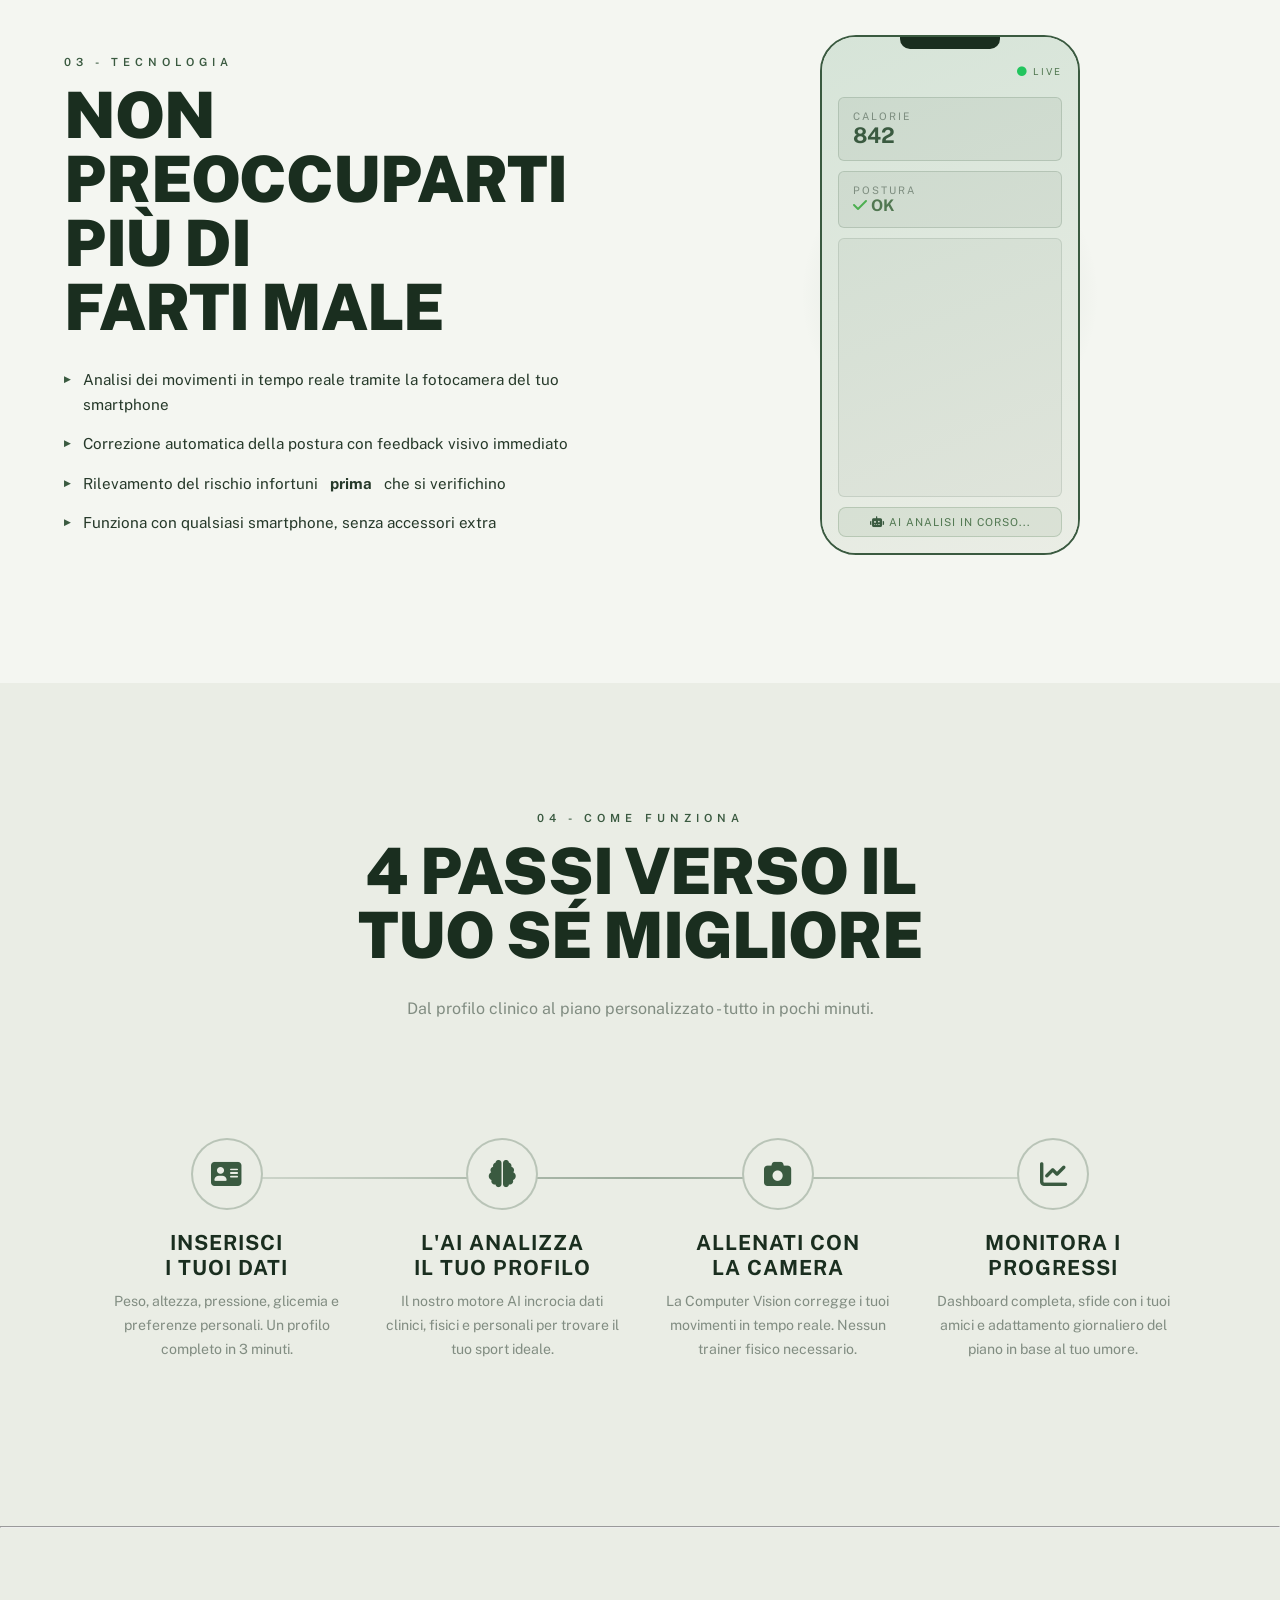
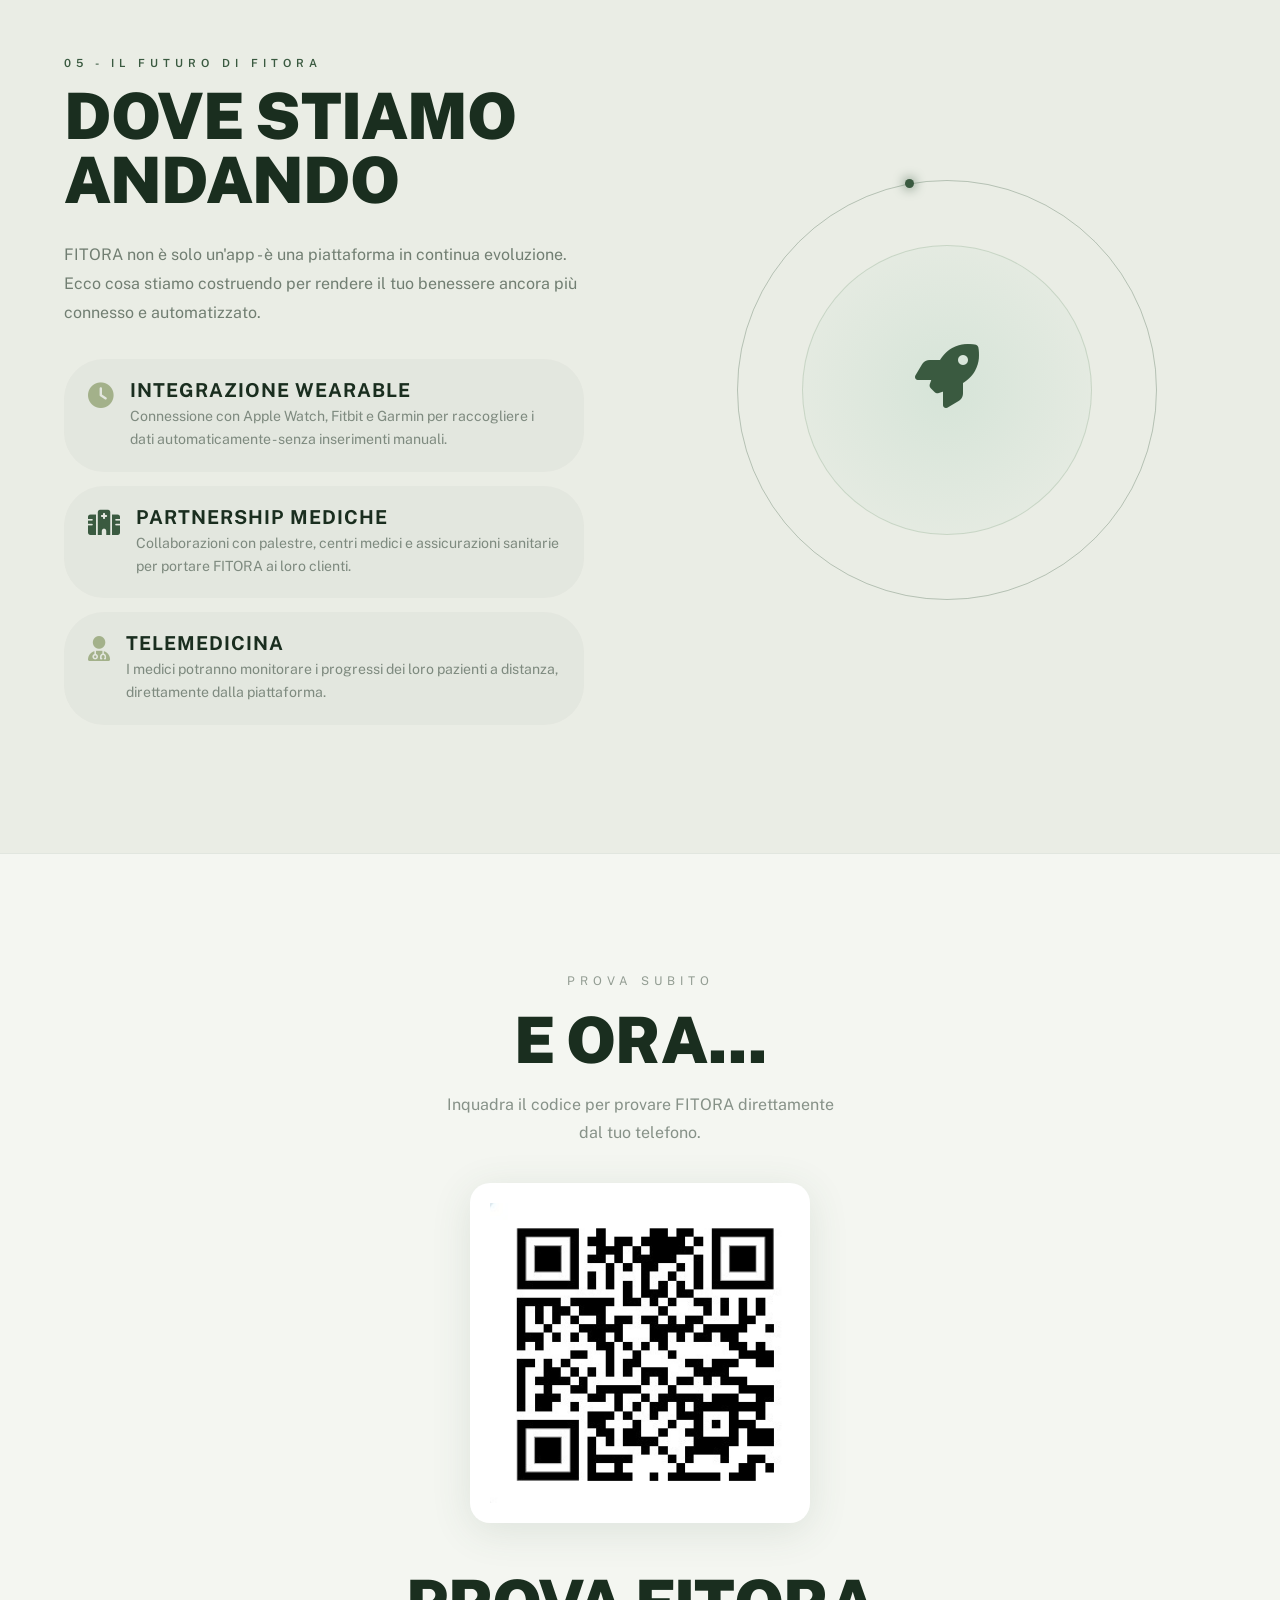
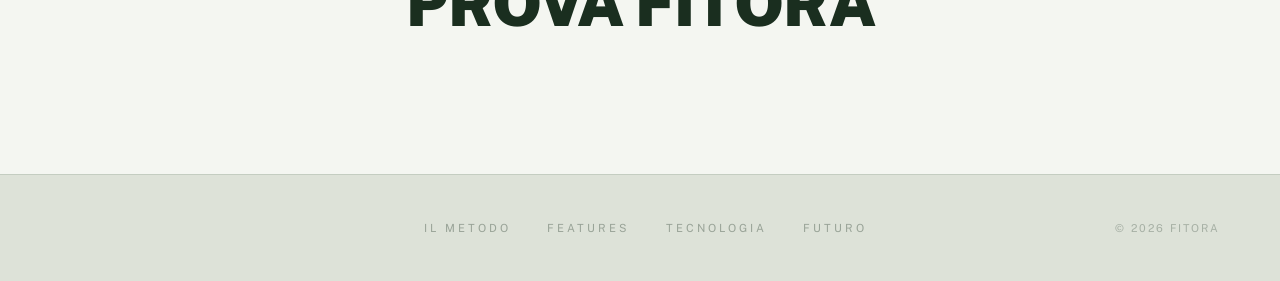
==== commit dcc5132b: "style fix" ====
--- a/index.html
+++ b/index.html
@@ -16,7 +16,7 @@
     <div class="nav-container">
       <a href="#hero" class="nav-logo grad-text" style="display:flex;align-items:center;gap:7px;"><img src="icon (3).png" style="height:120px;width:auto;">FITORA</a>
 
-      <nav class="nav-menu" style="padding-right: 100px;">
+      <nav class="nav-menu" style="padding-right: 240px;">
         <a href="#beyond">Metodo</a>
         <a href="#features">Features</a>
         <a href="#vision">Tech</a>
@@ -44,7 +44,7 @@
   <div class="mobile-overlay" id="mobileOverlay">
     <nav class="mobile-links">
       <div class="mobile-profile-section" id="mobileProfileTrigger">
-        <img src="https://ui-avatars.com/api/?name=User&background=00d4d4&color=000" alt="Avatar">
+        <img src="https://img.freepik.com/free-photo/3d-cartoon-portrait-person-practicing-law-related-profession_23-2151419548.jpg?semt=ais_hybrid&w=740&q=80" alt="Avatar" style="border-radius: 50%;">
         <span class="grad-text">Il Tuo Profilo</span>
         <p>Visualizza e modifica dati</p>
       </div>
--- a/style.css
+++ b/style.css
@@ -454,11 +454,14 @@
 }
 
 .mobile-profile-section img {
-  width: 90px;
-  height: 90px;
+  width: 88px;
+  height: 88px;
   border-radius: 50%;
   border: 3px solid var(--cyan);
+  object-fit: cover;
+  object-position: center top;
   margin-bottom: 12px;
+  box-shadow: 0 4px 20px rgba(26,46,31,.15);
 }
 
 .mobile-profile-section span {
@@ -1834,6 +1837,15 @@
 }
 
 /* =============================================
+   RESPONSIVE - WIDE TABLET (≤ 960px)
+============================================= */
+@media (max-width: 960px) {
+  .stats-bar {
+    grid-template-columns: repeat(2, 1fr);
+  }
+}
+
+/* =============================================
    RESPONSIVE - TABLET (≤ 900px)
 ============================================= */
 @media (max-width: 900px) {
@@ -1990,4 +2002,140 @@
     flex-direction: column;
     align-items: center;
   }
+
+  .mobile-links a {
+    font-size: 1.4rem;
+    letter-spacing: 2px;
+  }
+
+  .mobile-links {
+    gap: 18px;
+  }
+
+  .mobile-profile-section img {
+    width: 68px;
+    height: 68px;
+  }
+
+  .hero-content {
+    padding: 24px 16px;
+  }
+
+  .beyond-visual {
+    aspect-ratio: 16/9;
+  }
+
+  .data-pills {
+    gap: 6px;
+  }
+
+  .hero-btns {
+    gap: 10px;
+  }
+
+  .stat-item {
+    padding: clamp(12px, 3vw, 20px) clamp(8px, 2vw, 16px);
+  }
+}
+
+/* =============================================
+   RESPONSIVE - TABLET (≤ 768px)
+============================================= */
+@media (max-width: 768px) {
+  .stats-bar {
+    grid-template-columns: repeat(2, 1fr);
+  }
+
+  .features-grid {
+    grid-template-columns: repeat(2, 1fr);
+  }
+
+  .timeline {
+    grid-template-columns: 1fr;
+    gap: 1px;
+  }
+
+  .profile-data-grid {
+    grid-template-columns: 1fr;
+  }
+
+  .profile-content {
+    padding: 24px 16px;
+    max-width: 95vw;
+  }
+
+  .qr-img {
+    width: min(260px, 80vw);
+    height: min(260px, 80vw);
+  }
+
+  .nav-logo img {
+    height: 36px !important;
+  }
+
+  .nav-logo {
+    font-size: 1.1rem;
+    letter-spacing: 2px;
+  }
+
+  #qr-section {
+    padding: clamp(40px, 8vw, 80px) clamp(16px, 4vw, 32px);
+  }
+}
+
+/* =============================================
+   RESPONSIVE - SMALL PHONE (≤ 480px)
+============================================= */
+@media (max-width: 480px) {
+  .phone {
+    width: clamp(180px, 70vw, 240px) !important;
+  }
+
+  .features-grid {
+    grid-template-columns: 1fr;
+  }
+
+  .comm-grid {
+    grid-template-columns: 1fr;
+  }
+
+  .cta-btns {
+    flex-direction: column;
+    align-items: center;
+  }
+
+  .btn-ghost{
+    background-color: #d6e4d8;
+    text-align: center;
+    display: flex;
+    justify-content: center;
+  }
+
+  .btn-ghost {
+    width: 100%;
+    text-align: center;
+  }
+
+  .hero-quote {
+    max-width: 50%;
+  }
+
+  .qr-img {
+    width: min(220px, 75vw);
+    height: min(220px, 75vw);
+  }
+
+  .nav-logo img {
+    height: 28px !important;
+  }
+
+  footer {
+    gap: 10px;
+  }
+
+  .footer-nav {
+    flex-direction: column;
+    gap: 10px;
+    align-items: center;
+  }
 }
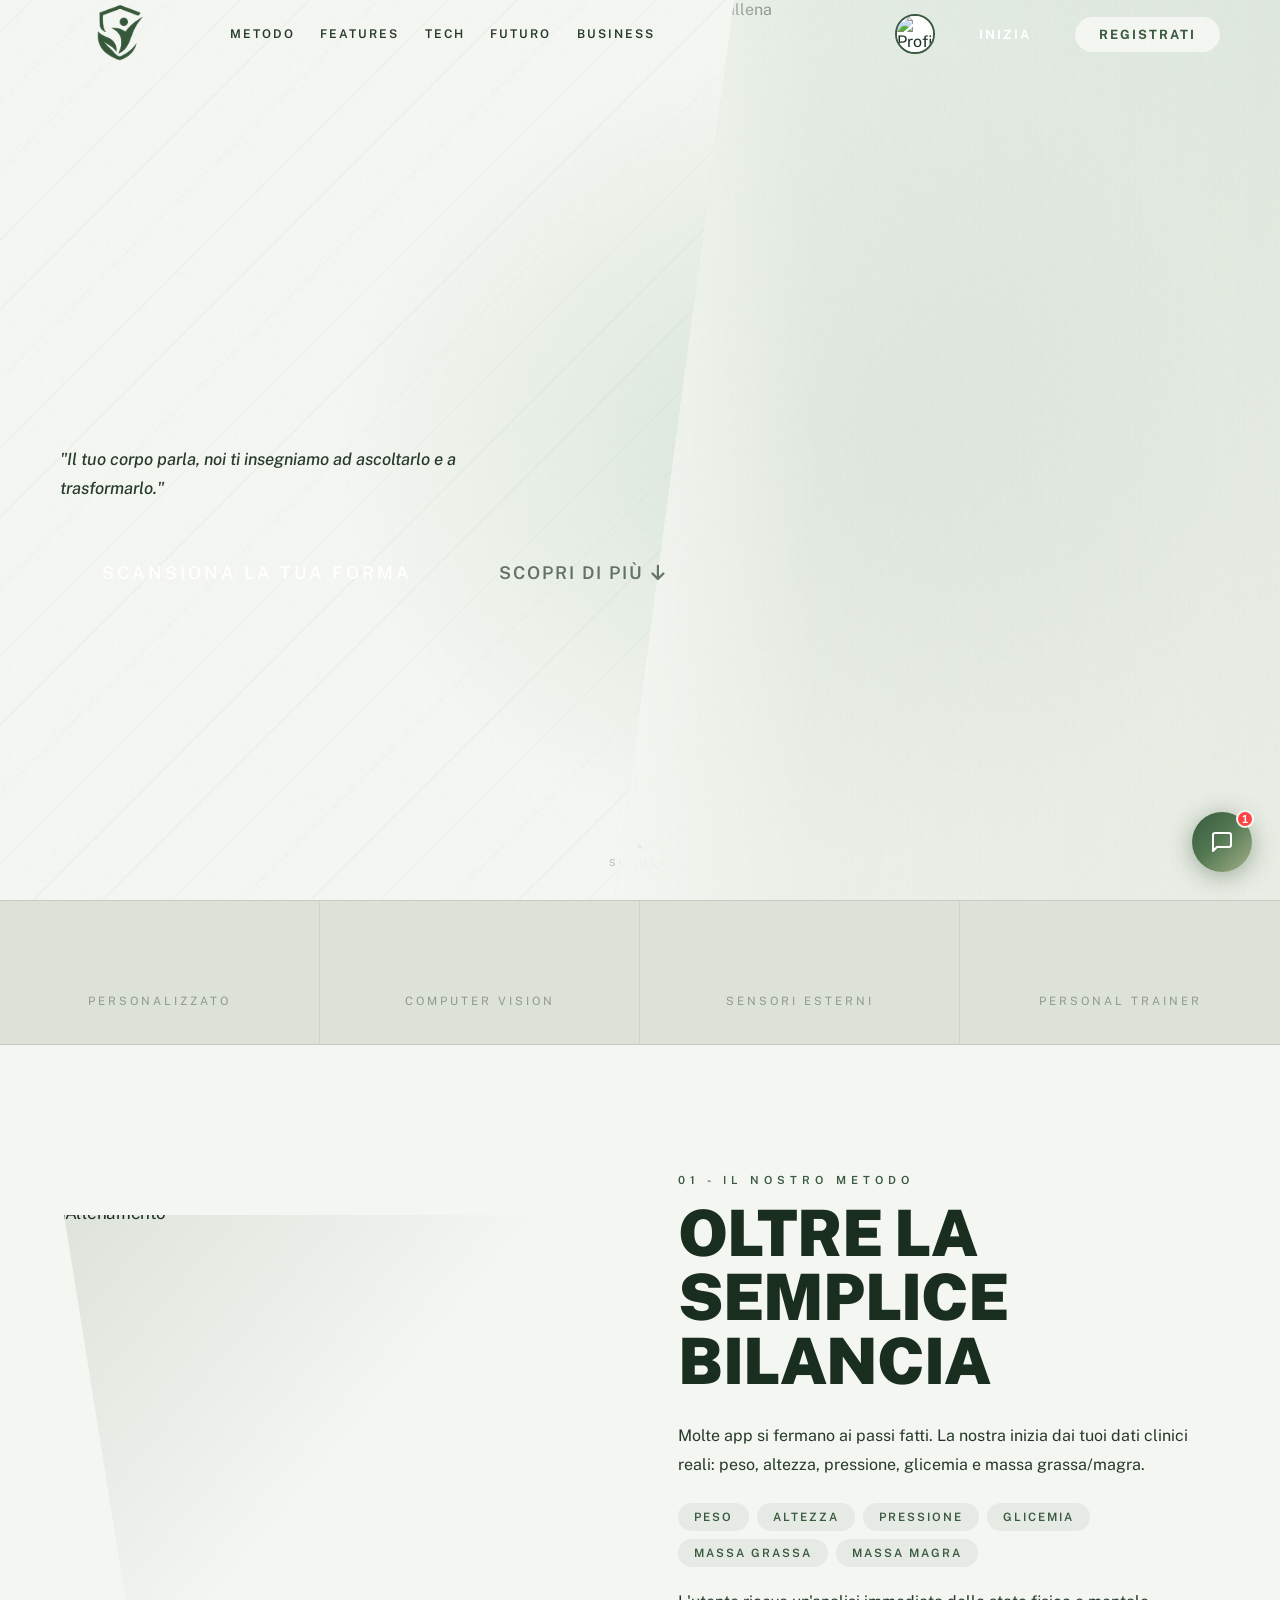
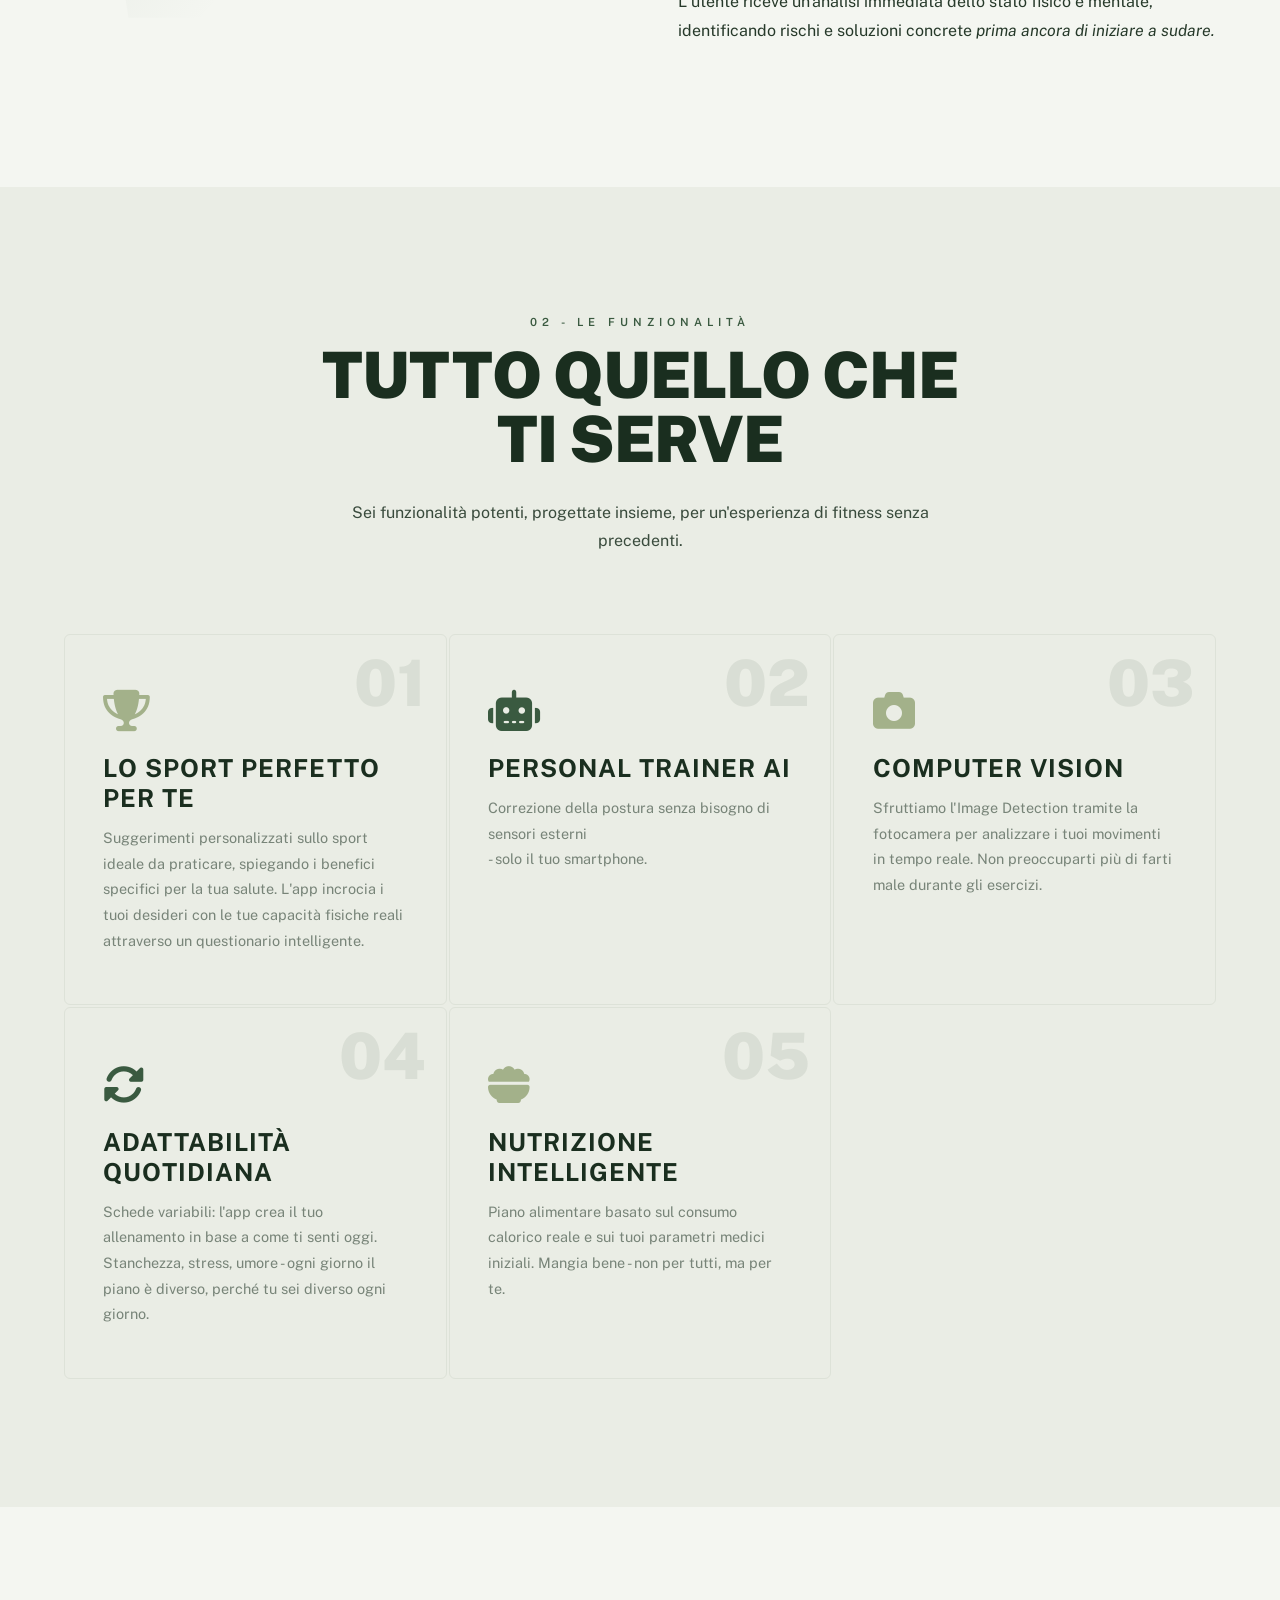
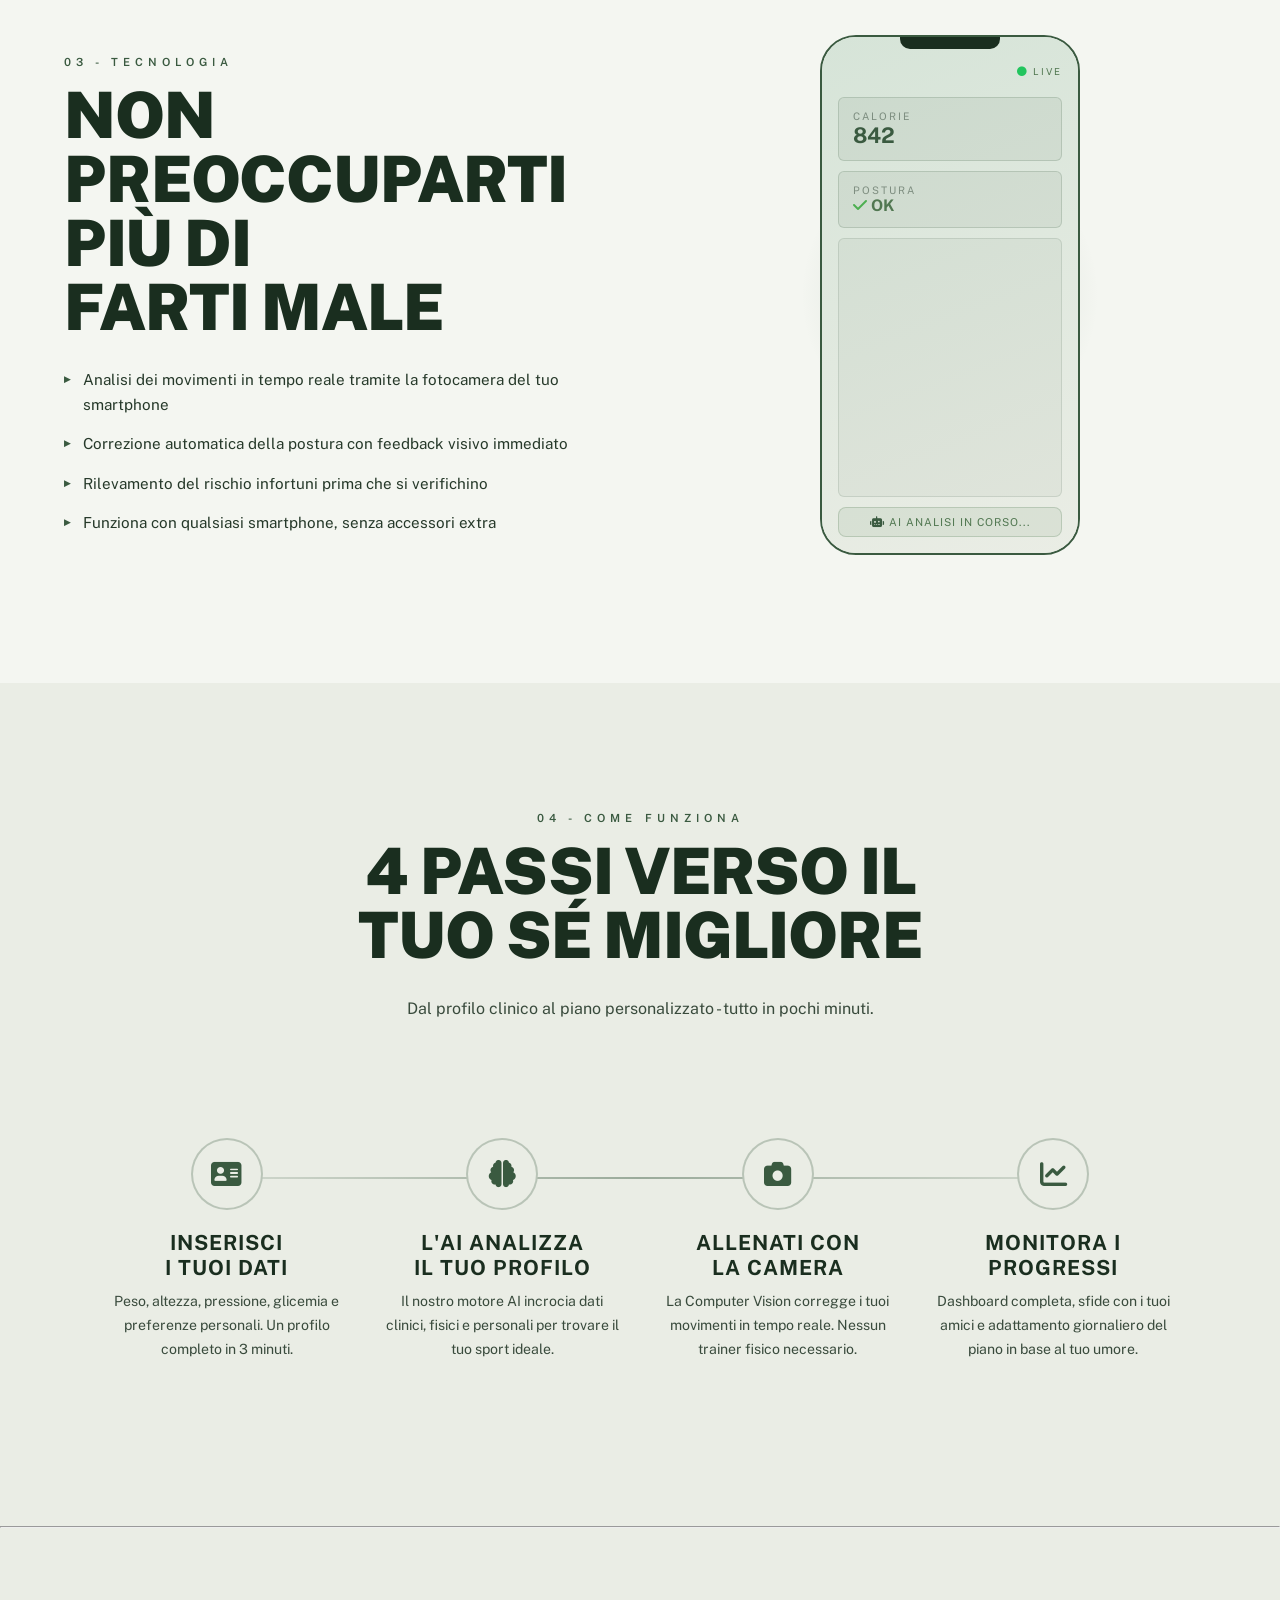
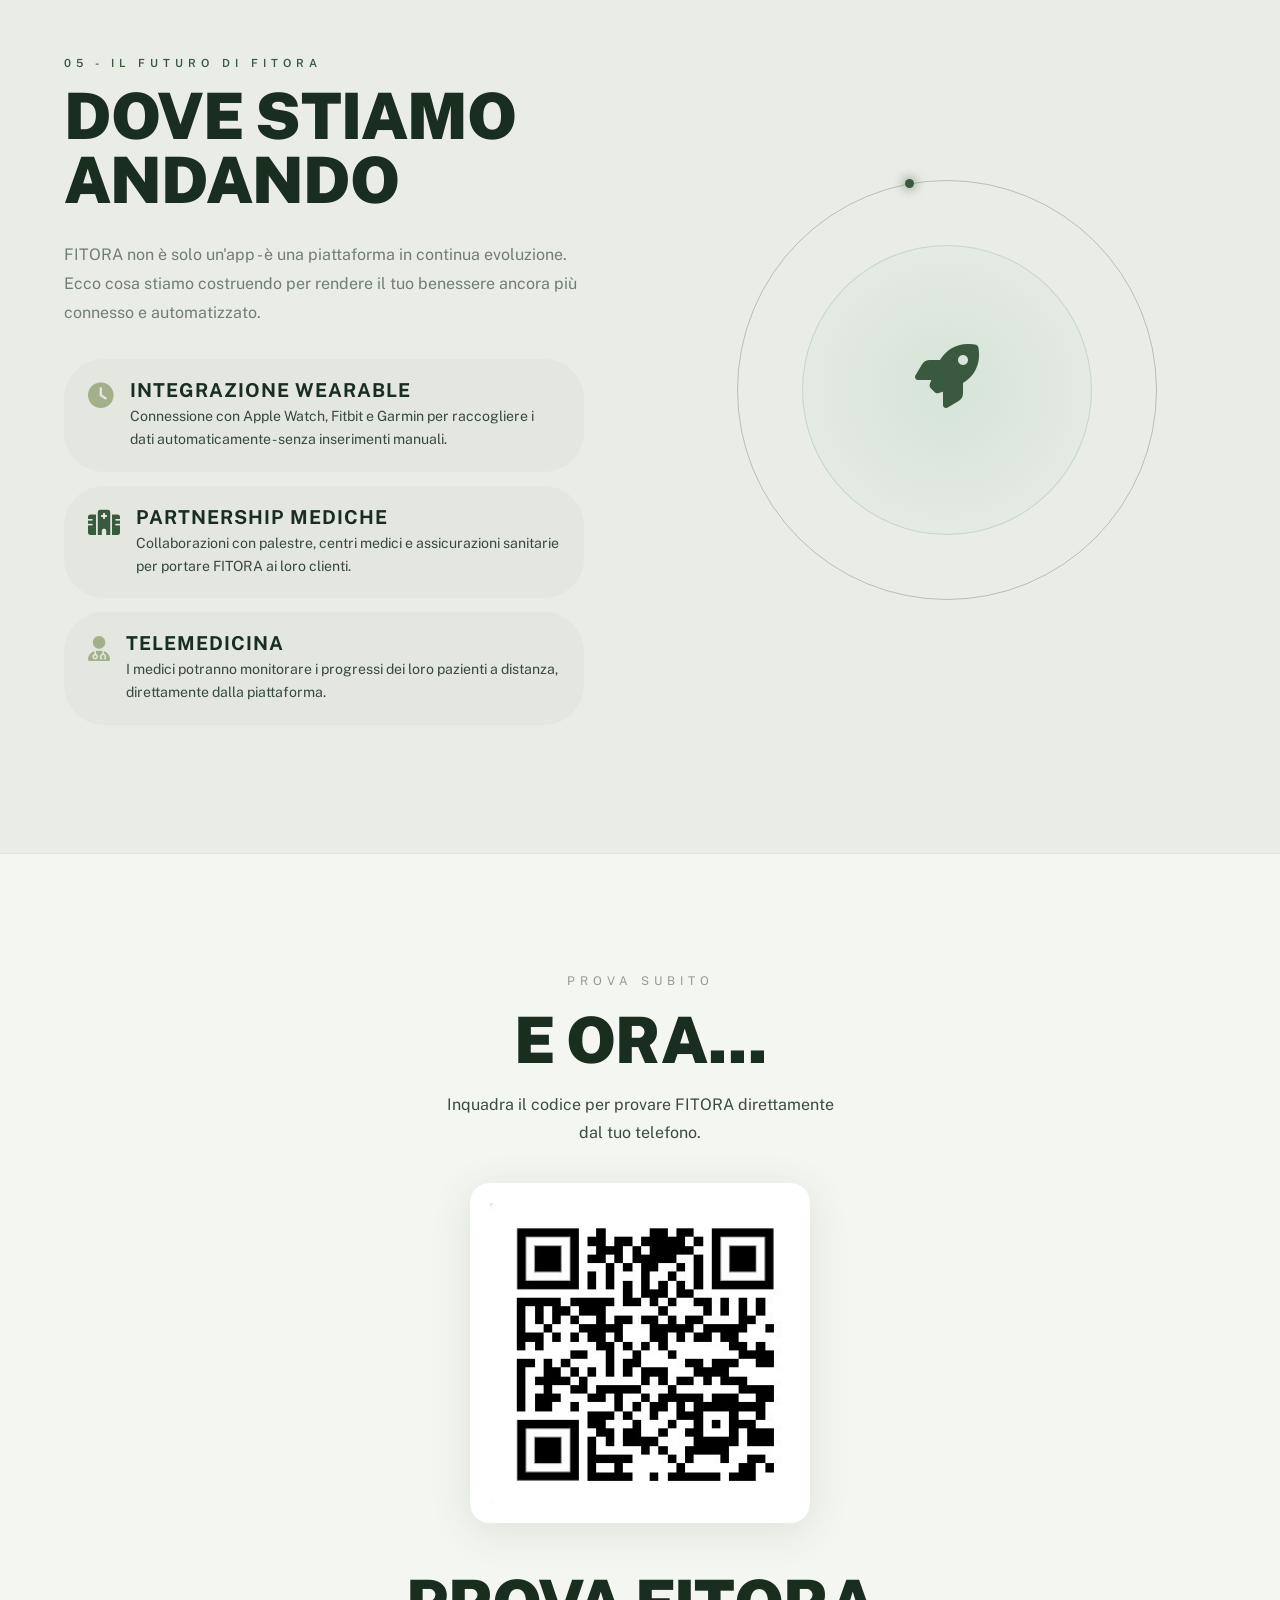
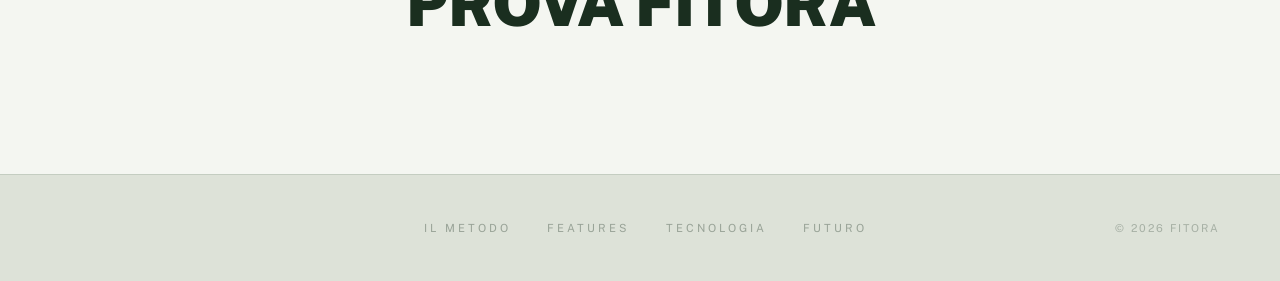
==== commit cb3b08b1: "change favicon" ====
--- a/index.html
+++ b/index.html
@@ -3,6 +3,7 @@
 
 <head>
   <meta charset="UTF-8">
+  <link rel="icon" type="image/x-icon" href="icon (3).png">
   <meta name="viewport" content="width=device-width, initial-scale=1.0">
   <title>FITORA – Il Tuo Corpo Parla</title>
   <link rel="stylesheet" href="https://cdnjs.cloudflare.com/ajax/libs/font-awesome/6.5.2/css/all.min.css">
@@ -14,7 +15,7 @@
   <!-- ====================== NEW NAV ====================== -->
   <header class="main-header" id="mainHeader">
     <div class="nav-container">
-      <a href="#hero" class="nav-logo grad-text" style="display:flex;align-items:center;gap:7px;"><img src="icon (3).png" style="height:120px;width:auto;">FITORA</a>
+      <a href="#hero" class="nav-logo grad-text" style="display:flex;align-items:center;gap:7px; "><img src="icon (3).png" style="height:120px;width:auto;">FITORA</a>
 
       <nav class="nav-menu" style="padding-right: 240px;">
         <a href="#beyond">Metodo</a>
@@ -209,7 +210,7 @@
       <ul class="vision-list">
         <li>Analisi dei movimenti in tempo reale tramite la fotocamera del tuo smartphone</li>
         <li>Correzione automatica della postura con feedback visivo immediato</li>
-        <li>Rilevamento del rischio infortuni<strong>prima</strong>che si verifichino</li>
+        <li>Rilevamento del rischio infortuni prima che si verifichino</li>
         <li>Funziona con qualsiasi smartphone, senza accessori extra</li>
       </ul>
     </div>
--- a/style.css
+++ b/style.css
@@ -27,6 +27,15 @@
 html {
   scroll-behavior: smooth;
   font-size: 16px;
+}
+
+/* ── PRESENTAZIONE SU GRANDE SCHERMO ── */
+@media (min-width: 1400px) {
+  html { font-size: 19px; }
+}
+
+@media (min-width: 1700px) {
+  html { font-size: 22px; }
 }
 
 :root {
@@ -140,7 +149,7 @@
   align-items: center;
   justify-content: space-between;
   width: 100%;
-  max-width: 1400px;
+  max-width: 1620px;
   margin: 0 auto;
 }
 
@@ -949,7 +958,7 @@
 
 .features-head p {
   font-size: clamp(0.88rem, 1.5vw, 1rem);
-  color: rgba(26, 46, 31, 0.5);
+  color: rgba(26, 46, 31, 0.85);
   line-height: 1.7;
   margin-top: 14px;
 }
@@ -1288,7 +1297,7 @@
 }
 
 .how-head p {
-  color: rgba(26, 46, 31, 0.5);
+  color: rgba(26, 46, 31, 0.85);
   font-size: clamp(0.88rem, 1.4vw, 1rem);
   line-height: 1.7;
   margin-top: 14px;
@@ -1376,7 +1385,7 @@
 
 .tl-desc {
   font-size: clamp(0.78rem, 1.2vw, 0.88rem);
-  color: rgba(26, 46, 31, 0.5);
+  color: rgba(26, 46, 31, 0.85);
   line-height: 1.7;
 }
 
@@ -1394,7 +1403,7 @@
 }
 
 .comm-head p {
-  color: rgba(26, 46, 31, 0.5);
+  color: rgba(26, 46, 31, 0.85);
   font-size: clamp(0.88rem, 1.4vw, 1rem);
   line-height: 1.7;
   margin-top: 14px;
@@ -1516,7 +1525,7 @@
 
 .future-card-desc {
   font-size: clamp(0.78rem, 1.2vw, 0.88rem);
-  color: rgba(26, 46, 31, 0.5);
+  color: rgba(26, 46, 31, 0.85);
   line-height: 1.65;
 }
 
@@ -1626,7 +1635,7 @@
 
 .cta-sub {
   font-size: clamp(0.9rem, 1.5vw, 1.05rem);
-  color: rgba(26, 46, 31, 0.5);
+  color: rgba(26, 46, 31, 0.85);
   max-width: 480px;
   margin: 0 auto clamp(40px, 6vw, 60px);
   line-height: 1.75;
@@ -1768,7 +1777,7 @@
 
 .qr-sub {
   font-size: clamp(0.85rem, 1.4vw, 1rem);
-  color: rgba(26, 46, 31, 0.5);
+  color: rgba(26, 46, 31, 0.85);
   max-width: 400px;
   margin: 0 auto 36px;
   line-height: 1.75;
